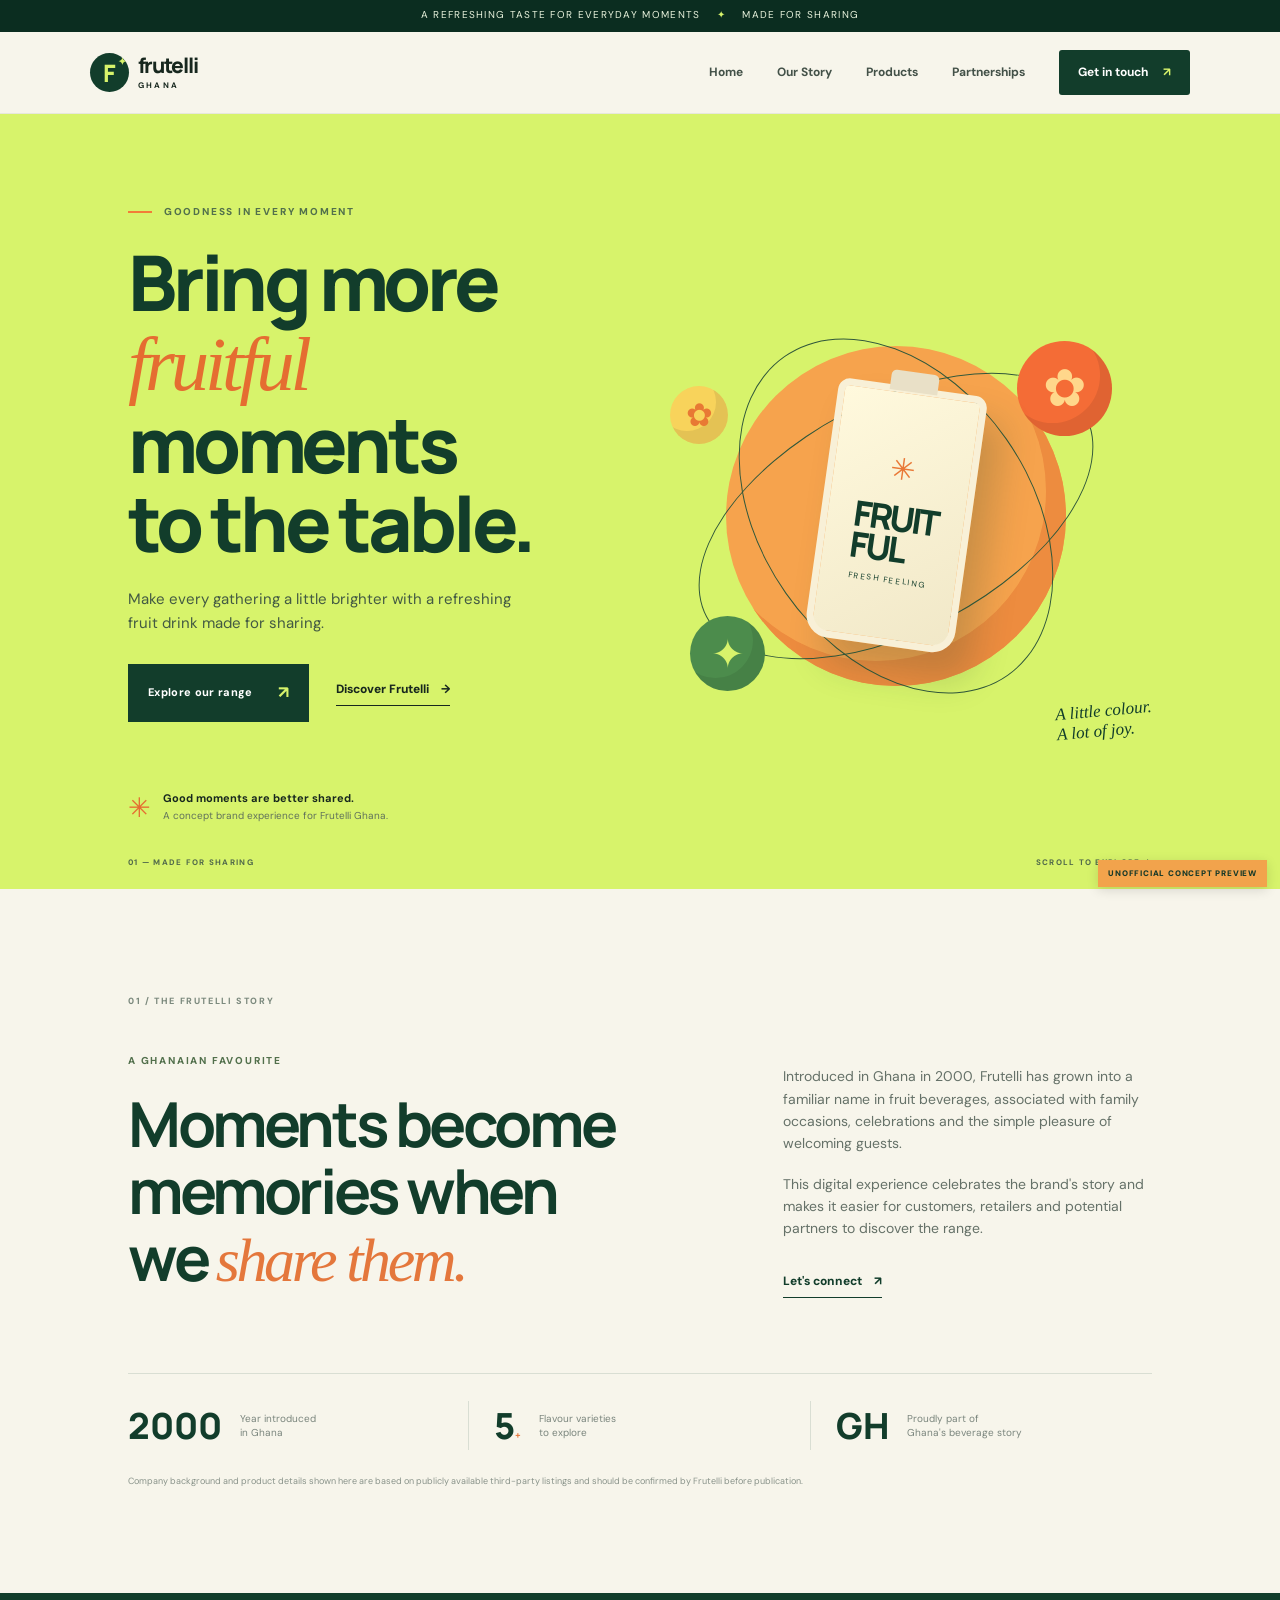
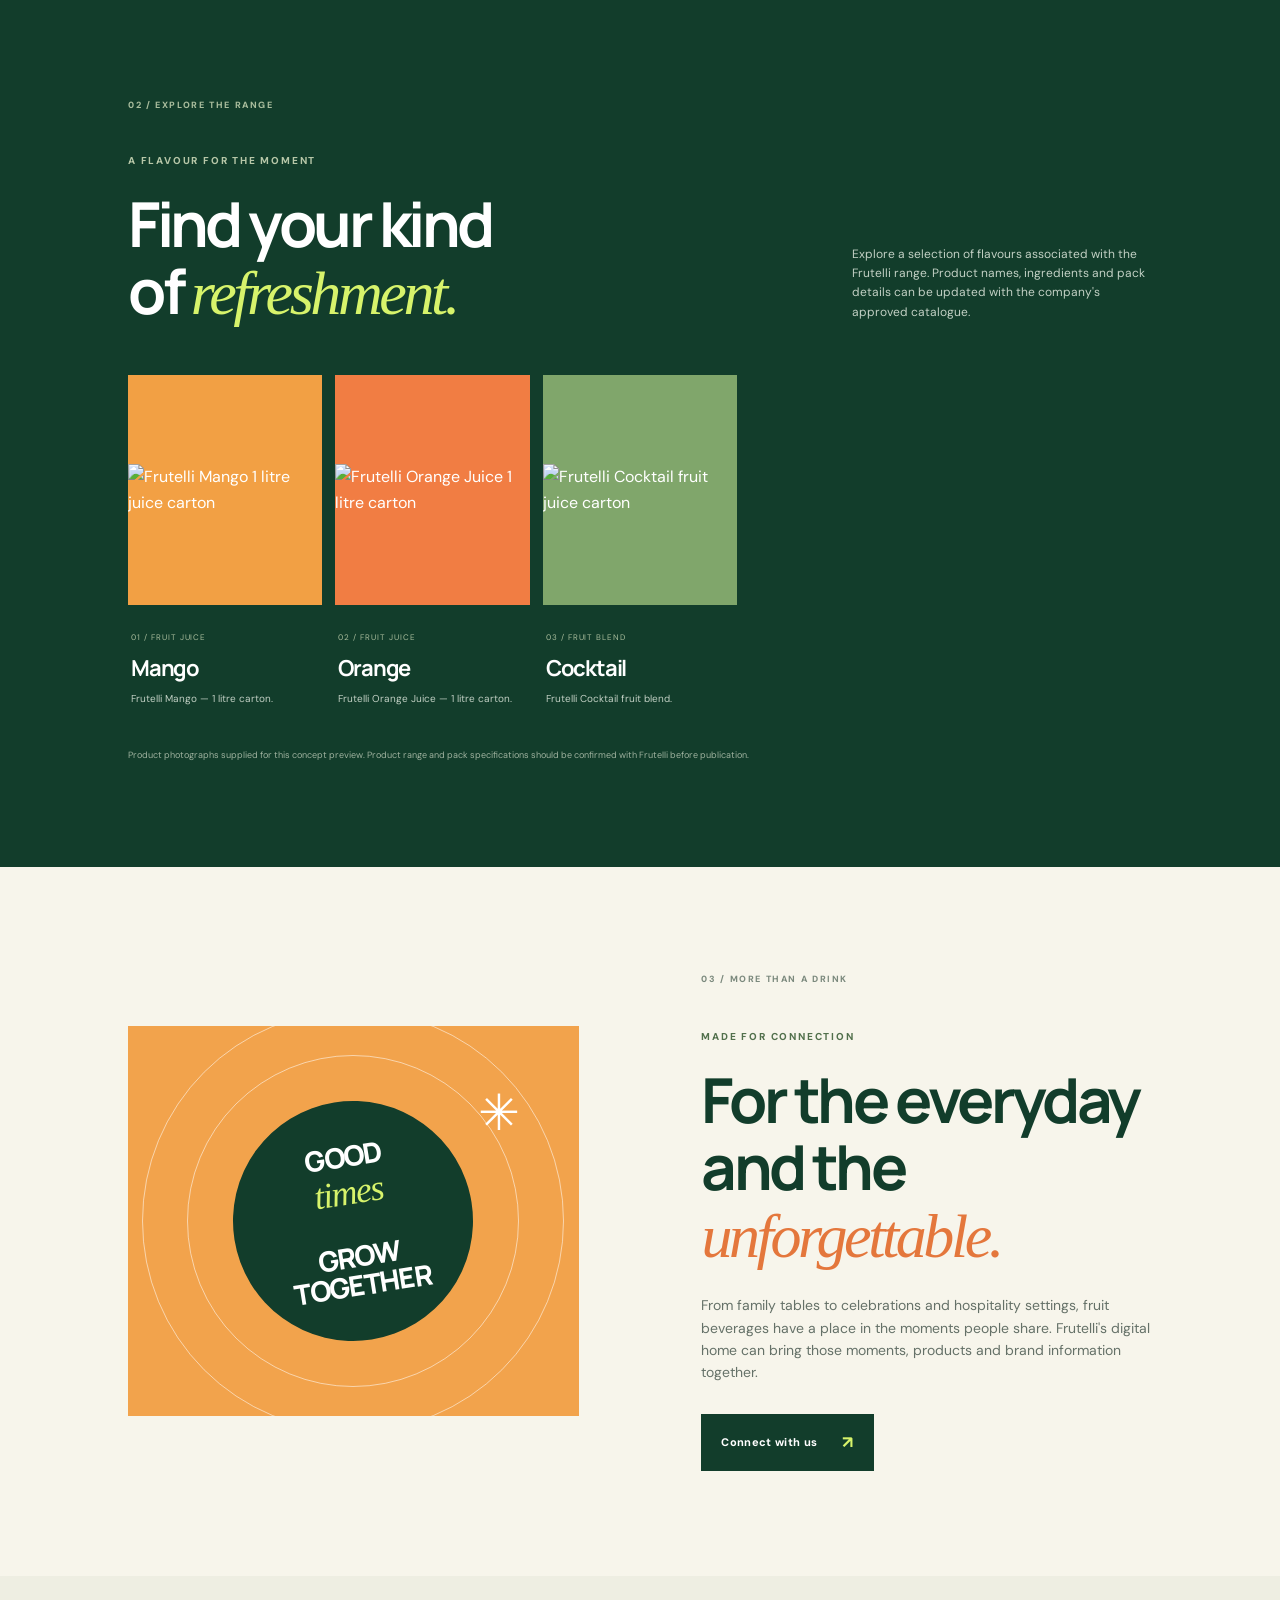
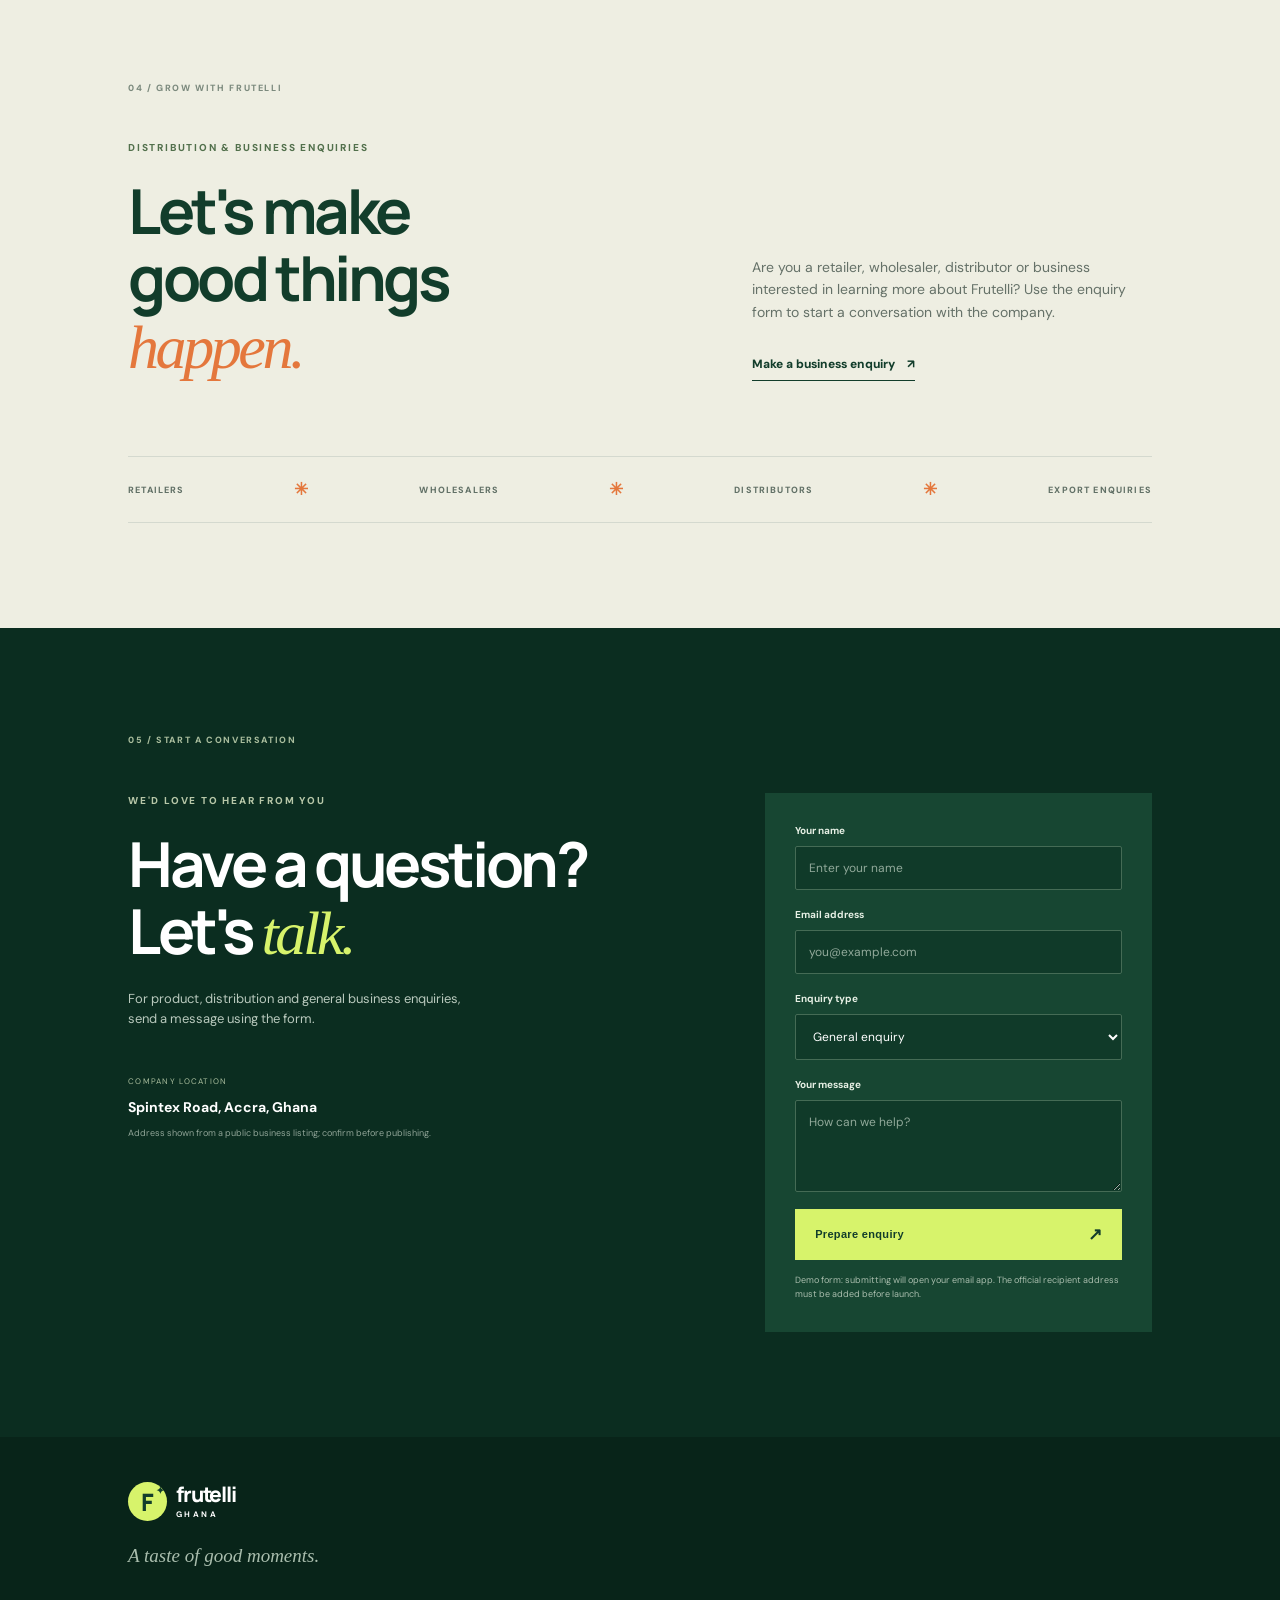
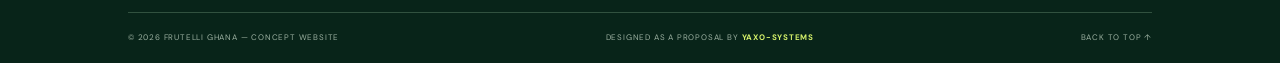
==== index.html @ 61d2de3a "Update index.html" ====
<!DOCTYPE html>
<html lang="en">
<head>
  <meta charset="UTF-8">
  <meta name="viewport" content="width=device-width, initial-scale=1.0">
  <meta name="theme-color" content="#087b35">
  <meta name="description" content="A concept digital portfolio for Frutelli Ghana, created by Yaxo-Systems.">

  <title>Frutelli Ghana | A Taste of Good Moments</title>

  <link rel="preconnect" href="https://fonts.googleapis.com">
  <link rel="preconnect" href="https://fonts.gstatic.com" crossorigin>

  <link href="https://fonts.googleapis.com/css2?family=DM+Sans:wght@400;500;600;700&family=Manrope:wght@400;500;600;700;800&display=swap" rel="stylesheet">

  <link rel="stylesheet" href="style.css">
  <script src="script.js" defer></script>
</head>

<body>

<div class="announcement">
  A refreshing taste for everyday moments
  <span>✦</span>
  Made for sharing
</div>

<header class="site-header">

  <a class="brand" href="#home" aria-label="Frutelli home">
    <span class="brand-mark">F<span>✦</span></span>
    <span class="brand-name">frutelli<small>GHANA</small></span>
  </a>

  <button class="menu-toggle" aria-label="Open navigation" aria-expanded="false">☰</button>

  <nav class="navigation" aria-label="Main navigation">
    <a href="#home">Home</a>
    <a href="#story">Our Story</a>
    <a href="#products">Products</a>
    <a href="#partners">Partnerships</a>
    <a href="#contact" class="nav-cta">Get in touch <span>↗</span></a>
  </nav>

</header>

<main>

<section class="hero" id="home">

  <div class="hero-copy">

    <p class="eyebrow">
      <span></span> GOODNESS IN EVERY MOMENT
    </p>

    <h1>
      Bring more<br>
      <em>fruitful</em> moments<br>
      to the table.
    </h1>

    <p class="hero-text">
      Make every gathering a little brighter with a refreshing fruit drink made for sharing.
    </p>

    <div class="hero-actions">
      <a class="button button-dark" href="#products">
        Explore our range <span>↗</span>
      </a>

      <a class="text-link" href="#story">
        Discover Frutelli <span>→</span>
      </a>
    </div>

    <div class="hero-note">
      <span class="note-icon">✳</span>
      <span>
        <strong>Good moments are better shared.</strong>
        <small>A concept brand experience for Frutelli Ghana.</small>
      </span>
    </div>

  </div>

  <div class="hero-art" aria-label="Decorative fruit-inspired artwork">

    <div class="sun-disc"></div>
    <div class="orbit orbit-one"></div>
    <div class="orbit orbit-two"></div>

    <div class="fruit fruit-orange">✿</div>
    <div class="fruit fruit-green">✦</div>
    <div class="fruit fruit-yellow">✿</div>

    <div class="juice-card">
      <span class="juice-spark">✳</span>
      <span class="juice-word">FRUIT<br>FUL</span>
      <small>FRESH FEELING</small>
    </div>

    <div class="art-caption">
      A little colour.<br>A lot of joy.
    </div>

  </div>

  <div class="hero-bottom">
    <span>01 — MADE FOR SHARING</span>
    <span>SCROLL TO EXPLORE ↓</span>
  </div>

</section>


<section class="intro section-pad" id="story">

  <div class="section-label">01 / THE FRUTELLI STORY</div>

  <div class="intro-content">

    <div>
      <p class="eyebrow">A GHANAIAN FAVOURITE</p>

      <h2>
        Moments become<br>
        memories when<br>
        we <em>share them.</em>
      </h2>
    </div>

    <div class="intro-description">

      <p>
        Introduced in Ghana in 2000, Frutelli has grown into a familiar name in fruit beverages, associated with family occasions, celebrations and the simple pleasure of welcoming guests.
      </p>

      <p>
        This digital experience celebrates the brand's story and makes it easier for customers, retailers and potential partners to discover the range.
      </p>

      <a class="under-link" href="#contact">
        Let's connect <span>↗</span>
      </a>

    </div>

  </div>

  <div class="stats">

    <div>
      <strong>2000</strong>
      <span>Year introduced<br>in Ghana</span>
    </div>

    <div>
      <strong>5<span>+</span></strong>
      <span>Flavour varieties<br>to explore</span>
    </div>

    <div>
      <strong>GH</strong>
      <span>Proudly part of<br>Ghana's beverage story</span>
    </div>

  </div>

  <p class="fine-print">
    Company background and product details shown here are based on publicly available third-party listings and should be confirmed by Frutelli before publication.
  </p>

</section>


<section class="products section-pad" id="products">

  <div class="section-label light-label">02 / EXPLORE THE RANGE</div>

  <div class="section-heading">

    <div>
      <p class="eyebrow light-eyebrow">A FLAVOUR FOR THE MOMENT</p>

      <h2>
        Find your kind<br>
        of <em>refreshment.</em>
      </h2>
    </div>

    <p>
      Explore a selection of flavours associated with the Frutelli range. Product names, ingredients and pack details can be updated with the company's approved catalogue.
    </p>

  </div>

  <div class="product-grid product-grid-real">

    <article class="product-card mango">

      <div class="product-visual">
        <img src="assets/frutelli-mango.jpeg" alt="Frutelli Mango 1 litre juice carton">
      </div>

      <div class="product-info">
        <span>01 / FRUIT JUICE</span>
        <h3>Mango</h3>
        <p>Frutelli Mango — 1 litre carton.</p>
      </div>

    </article>


    <article class="product-card orange">

      <div class="product-visual">
        <img src="assets/frutelli-orange.jpeg" alt="Frutelli Orange Juice 1 litre carton">
      </div>

      <div class="product-info">
        <span>02 / FRUIT JUICE</span>
        <h3>Orange</h3>
        <p>Frutelli Orange Juice — 1 litre carton.</p>
      </div>

    </article>


    <article class="product-card tropical">

      <div class="product-visual">
        <img src="assets/frutelli-cocktail.jpeg" alt="Frutelli Cocktail fruit juice carton">
      </div>

      <div class="product-info">
        <span>03 / FRUIT BLEND</span>
        <h3>Cocktail</h3>
        <p>Frutelli Cocktail fruit blend.</p>
      </div>

    </article>

  </div>

  <p class="fine-print light-fine">
    Product photographs supplied for this concept preview. Product range and pack specifications should be confirmed with Frutelli before publication.
  </p>

</section>


<section class="purpose section-pad">

  <div class="purpose-art">

    <div class="purpose-circle">
      GOOD<br>
      <em>times</em><br>
      GROW<br>
      TOGETHER
    </div>

    <span class="floating-star">✳</span>

  </div>

  <div class="purpose-copy">

    <div class="section-label">03 / MORE THAN A DRINK</div>

    <p class="eyebrow">MADE FOR CONNECTION</p>

    <h2>
      For the everyday<br>
      and the <em>unforgettable.</em>
    </h2>

    <p>
      From family tables to celebrations and hospitality settings, fruit beverages have a place in the moments people share. Frutelli's digital home can bring those moments, products and brand information together.
    </p>

    <a href="#contact" class="button button-dark">
      Connect with us <span>↗</span>
    </a>

  </div>

</section>


<section class="partners section-pad" id="partners">

  <div class="section-label">04 / GROW WITH FRUTELLI</div>

  <div class="partner-content">

    <div>
      <p class="eyebrow">DISTRIBUTION & BUSINESS ENQUIRIES</p>

      <h2>
        Let's make<br>
        good things <em>happen.</em>
      </h2>
    </div>

    <div class="partner-text">

      <p>
        Are you a retailer, wholesaler, distributor or business interested in learning more about Frutelli? Use the enquiry form to start a conversation with the company.
      </p>

      <a href="#contact" class="under-link">
        Make a business enquiry <span>↗</span>
      </a>

    </div>

  </div>

  <div class="partner-strip">
    <span>RETAILERS</span>
    <b>✳</b>
    <span>WHOLESALERS</span>
    <b>✳</b>
    <span>DISTRIBUTORS</span>
    <b>✳</b>
    <span>EXPORT ENQUIRIES</span>
  </div>

</section>


<section class="contact section-pad" id="contact">

  <div class="section-label light-label">05 / START A CONVERSATION</div>

  <div class="contact-layout">

    <div>

      <p class="eyebrow light-eyebrow">WE'D LOVE TO HEAR FROM YOU</p>

      <h2>
        Have a question?<br>
        Let's <em>talk.</em>
      </h2>

      <p class="contact-copy">
        For product, distribution and general business enquiries, send a message using the form.
      </p>

      <div class="contact-detail">
        <span>COMPANY LOCATION</span>
        <strong>Spintex Road, Accra, Ghana</strong>
        <small>Address shown from a public business listing; confirm before publishing.</small>
      </div>

    </div>


    <form class="contact-form" id="enquiry-form">

      <label for="name">Your name</label>
      <input id="name" name="name" type="text" placeholder="Enter your name" required>

      <label for="email">Email address</label>
      <input id="email" name="email" type="email" placeholder="you@example.com" required>

      <label for="enquiry">Enquiry type</label>

      <select id="enquiry" name="enquiry">
        <option>General enquiry</option>
        <option>Product information</option>
        <option>Retail or wholesale</option>
        <option>Distribution partnership</option>
        <option>Export enquiry</option>
      </select>

      <label for="message">Your message</label>

      <textarea id="message" name="message" rows="4" placeholder="How can we help?" required></textarea>

      <button class="button button-lime" type="submit">
        Prepare enquiry <span>↗</span>
      </button>

      <p class="form-note" id="form-note">
        Demo form: submitting will open your email app. The official recipient address must be added before launch.
      </p>

    </form>

  </div>

</section>

</main>


<footer class="footer">

  <a class="brand footer-brand" href="#home">
    <span class="brand-mark">F<span>✦</span></span>
    <span class="brand-name">frutelli<small>GHANA</small></span>
  </a>

  <p>A taste of good moments.</p>

  <div class="footer-bottom">

    <span>© <span id="year"></span> FRUTELLI GHANA — CONCEPT WEBSITE</span>

    <span>DESIGNED AS A PROPOSAL BY <strong>YAXO-SYSTEMS</strong></span>

    <a href="#home">BACK TO TOP ↑</a>

  </div>

</footer>

<div class="demo-ribbon">UNOFFICIAL CONCEPT PREVIEW</div>

</body>
</html>
---- style.css ----
* {
    box-sizing: border-box;
    margin: 0;
    padding: 0;
}

:root {
    --green: #123d2b;
    --deep: #0b2d20;
    --lime: #d7f36b;
    --cream: #f7f5eb;
    --orange: #f27c38;
    --ink: #17271e;
    --muted: #69756d;
}

html {
    scroll-behavior: smooth;
    scroll-padding-top: 90px;
}

body {
    font-family: "DM Sans", sans-serif;
    color: var(--ink);
    background: var(--cream);
    line-height: 1.6;
}

h1, h2, h3, .brand-name {
    font-family: "Manrope", sans-serif;
    letter-spacing: -0.055em;
}

a {
    color: inherit;
    text-decoration: none;
}

/* ANNOUNCEMENT */

.announcement {
    height: 32px;
    background: var(--deep);
    color: #e9f3dd;
    text-align: center;
    font-size: 10px;
    letter-spacing: 0.13em;
    text-transform: uppercase;
    padding: 7px;
}

.announcement span {
    color: var(--lime);
    padding: 0 12px;
}

/* HEADER */

.site-header {
    height: 82px;
    padding: 0 7%;
    display: flex;
    align-items: center;
    justify-content: space-between;
    background: var(--cream);
    position: sticky;
    top: 0;
    z-index: 20;
    border-bottom: 1px solid #e7e7dc;
}

.brand {
    display: flex;
    align-items: center;
    gap: 9px;
}

.brand-mark {
    width: 39px;
    height: 39px;
    border-radius: 50%;
    background: var(--green);
    color: var(--lime);
    display: grid;
    place-items: center;
    font: 800 24px Manrope;
    position: relative;
}

.brand-mark span {
    font-size: 10px;
    position: absolute;
    right: 3px;
    top: 1px;
}

.brand-name {
    font-size: 21px;
    font-weight: 800;
    line-height: 1;
}

.brand-name small {
    display: block;
    font: 700 8px "DM Sans";
    letter-spacing: 0.3em;
    margin-top: 4px;
}

.navigation {
    display: flex;
    align-items: center;
    gap: 34px;
    font-size: 12px;
    font-weight: 700;
}

.navigation > a:not(.nav-cta) {
    color: #435148;
}

.navigation > a:hover {
    color: #e56d31;
}

.nav-cta {
    background: var(--green);
    color: white;
    padding: 13px 19px;
    border-radius: 3px;
}

.nav-cta span {
    color: var(--lime);
    padding-left: 12px;
}

.menu-toggle {
    display: none;
    border: 0;
    background: none;
    font-size: 25px;
}

/* HERO */

.hero {
    min-height: 650px;
    background: var(--lime);
    padding: 90px 10% 60px;
    display: grid;
    grid-template-columns: 1fr 1fr;
    align-items: center;
    position: relative;
    overflow: hidden;
}

.hero-copy {
    position: relative;
    z-index: 2;
}

.eyebrow {
    font-size: 10px;
    font-weight: 800;
    letter-spacing: 0.18em;
    color: #52704c;
    margin-bottom: 22px;
}

.eyebrow > span {
    display: inline-block;
    width: 24px;
    height: 2px;
    background: var(--orange);
    vertical-align: middle;
    margin-right: 8px;
}

.hero h1 {
    font-size: clamp(48px, 6vw, 78px);
    line-height: 1.03;
    font-weight: 800;
    color: var(--green);
}

.hero h1 em,
h2 em {
    font-family: Georgia, serif;
    font-weight: 400;
}

.hero h1 em {
    color: #e56d31;
}

.hero-text {
    max-width: 400px;
    color: #435a43;
    margin: 25px 0 29px;
    font-size: 15px;
}

.hero-actions {
    display: flex;
    align-items: center;
    gap: 27px;
}

.button {
    display: inline-flex;
    align-items: center;
    justify-content: space-between;
    gap: 25px;
    padding: 15px 20px;
    font-size: 11px;
    font-weight: 800;
    letter-spacing: 0.03em;
    border: 0;
    cursor: pointer;
    transition: 0.2s;
}

.button:hover {
    transform: translateY(-3px);
}

.button-dark {
    background: var(--green);
    color: white;
}

.button span {
    color: var(--lime);
    font-size: 17px;
}

.text-link,
.under-link {
    font-size: 12px;
    font-weight: 800;
    border-bottom: 1px solid currentColor;
    padding-bottom: 6px;
}

.text-link span,
.under-link span {
    padding-left: 9px;
}

.hero-note {
    display: flex;
    align-items: center;
    gap: 12px;
    margin-top: 64px;
}

.note-icon {
    font-size: 27px;
    color: #e56d31;
}

.hero-note strong,
.hero-note small {
    display: block;
}

.hero-note strong {
    font-size: 11px;
}

.hero-note small {
    font-size: 10px;
    color: #60715b;
}

/* HERO ARTWORK */

.hero-art {
    height: 460px;
    position: relative;
    display: grid;
    place-items: center;
}

.sun-disc {
    width: 340px;
    height: 340px;
    border-radius: 50%;
    background: #f6a34d;
    position: absolute;
    box-shadow: inset -20px -25px 0 #ed8c3f;
}

.orbit {
    position: absolute;
    border: 1px solid #31583b;
    border-radius: 50%;
    width: 430px;
    height: 230px;
    transform: rotate(-28deg);
}

.orbit-two {
    transform: rotate(55deg);
    width: 390px;
    height: 270px;
}

.fruit {
    position: absolute;
    border-radius: 50%;
    display: grid;
    place-items: center;
    box-shadow: inset -12px -13px 0 #00000015;
}

.fruit-orange {
    width: 95px;
    height: 95px;
    background: #f46c36;
    color: #ffd78b;
    font-size: 52px;
    top: 55px;
    right: 40px;
}

.fruit-green {
    width: 75px;
    height: 75px;
    background: #4c8c4c;
    color: #d7f36b;
    font-size: 40px;
    bottom: 55px;
    left: 50px;
}

.fruit-yellow {
    width: 58px;
    height: 58px;
    background: #f8d35b;
    color: #e87934;
    font-size: 32px;
    top: 100px;
    left: 30px;
}

.juice-card {
    width: 150px;
    height: 260px;
    background: linear-gradient(145deg, #fff9dd, #f1e8c8);
    border: 7px solid #f8f0d7;
    border-radius: 12px 12px 23px 23px;
    box-shadow: 20px 25px 35px #24432c35;
    z-index: 2;
    transform: rotate(8deg);
    display: flex;
    flex-direction: column;
    align-items: center;
    justify-content: center;
    color: var(--green);
    position: relative;
}

.juice-card:before {
    content: "";
    position: absolute;
    top: -22px;
    width: 48px;
    height: 20px;
    background: #e9e0c7;
    border-radius: 5px 5px 0 0;
}

.juice-spark {
    font-size: 30px;
    color: #e97836;
}

.juice-word {
    font: 800 35px/.88 Manrope;
    letter-spacing: -0.08em;
    margin: 10px;
}

.juice-card small {
    font-size: 8px;
    letter-spacing: 0.2em;
}

.art-caption {
    position: absolute;
    bottom: 5px;
    right: 0;
    font: italic 17px Georgia;
    color: var(--green);
    transform: rotate(-5deg);
}

.hero-bottom {
    position: absolute;
    bottom: 20px;
    left: 10%;
    right: 10%;
    display: flex;
    justify-content: space-between;
    font-size: 8px;
    font-weight: 800;
    letter-spacing: 0.16em;
    color: #536b4b;
}

/* GENERAL SECTIONS */

.section-pad {
    padding: 105px 10%;
}

.section-label {
    font-size: 9px;
    letter-spacing: 0.18em;
    font-weight: 800;
    color: #7b897d;
}

/* ABOUT */

.intro-content {
    display: grid;
    grid-template-columns: 1.2fr 0.8fr;
    gap: 10%;
    margin-top: 45px;
}

.intro h2,
.section-heading h2,
.purpose h2,
.partners h2,
.contact h2 {
    font-size: clamp(39px, 5vw, 62px);
    line-height: 1.08;
    color: var(--green);
}

.intro h2 em,
.purpose h2 em,
.partners h2 em {
    color: #e4773c;
}

.intro-description {
    padding-top: 12px;
    max-width: 440px;
}

.intro-description p,
.purpose-copy > p:not(.eyebrow),
.partner-text p {
    font-size: 14px;
    color: #657168;
    margin-bottom: 18px;
}

.under-link {
    display: inline-block;
    margin-top: 14px;
    color: var(--green);
}

.stats {
    display: grid;
    grid-template-columns: repeat(3, 1fr);
    border-top: 1px solid #d9ded3;
    margin-top: 75px;
    padding-top: 27px;
}

.stats div {
    display: flex;
    align-items: center;
    gap: 18px;
    border-right: 1px solid #d9ded3;
    padding-left: 25px;
}

.stats div:first-child {
    padding-left: 0;
}

.stats div:last-child {
    border: 0;
}

.stats strong {
    font: 800 36px Manrope;
    color: var(--green);
}

.stats strong span {
    color: #e4773c;
}

.stats span {
    font-size: 10px;
    color: #7a857d;
    line-height: 1.4;
}

.fine-print {
    font-size: 9px;
    color: #89938a;
    margin-top: 24px;
}

/* PRODUCTS */

.products {
    background: var(--green);
    color: white;
}

.light-label {
    color: #a9bd9d;
}

.light-eyebrow {
    color: #b7c7a8;
}

.section-heading {
    display: flex;
    justify-content: space-between;
    align-items: end;
    margin: 40px 0 48px;
}

.section-heading h2 {
    color: #fff;
}

.section-heading h2 em {
    color: var(--lime);
}

.section-heading > p {
    max-width: 300px;
    color: #c2d0c4;
    font-size: 12px;
    margin-bottom: 5px;
}

.product-grid {
    display: grid;
    grid-template-columns: repeat(5, 1fr);
    gap: 13px;
}

.product-card {
    min-width: 0;
}

.product-visual {
    height: 230px;
    display: flex;
    align-items: center;
    justify-content: center;
    position: relative;
    overflow: hidden;
}

.mango .product-visual {
    background: #f2a044;
}

.pineapple .product-visual {
    background: #d8d66b;
}

.orange .product-visual {
    background: #f17d43;
}

.tropical .product-visual {
    background: #80a66b;
}

.multi .product-visual {
    background: #bb8cbd;
}

.fruit-shape {
    font-size: 160px;
    color: #ffffff42;
    position: absolute;
    transform: rotate(-15deg);
}

.pack-label {
    width: 78px;
    height: 150px;
    background: #fff8df;
    border-radius: 7px 7px 13px 13px;
    box-shadow: 12px 16px 20px #0002;
    z-index: 1;
    display: flex;
    align-items: center;
    justify-content: center;
    flex-direction: column;
    font: 800 13px Manrope;
    color: var(--green);
    transform: rotate(3deg);
    border: 5px solid #fff2d0;
}

.pack-label:before {
    content: "";
    position: absolute;
    top: -17px;
    width: 29px;
    height: 16px;
    background: #e9e1c9;
    border-radius: 4px 4px 0 0;
}

.pack-label small {
    font: 800 8px "DM Sans";
    letter-spacing: 0.08em;
    margin-top: 7px;
}

.product-info {
    padding: 17px 3px;
}

.product-info > span {
    font-size: 8px;
    letter-spacing: 0.12em;
    color: #a9bd9d;
}

.product-info h3 {
    font-size: 22px;
    margin: 4px 0;
}

.product-info p {
    font-size: 10px;
    color: #c2d0c4;
}

.light-fine {
    color: #9fb29f;
}

/* BRAND PURPOSE */

.purpose {
    display: grid;
    grid-template-columns: 1fr 1fr;
    gap: 12%;
    align-items: center;
}

.purpose-art {
    height: 390px;
    background: #f2a34c;
    display: grid;
    place-items: center;
    position: relative;
    overflow: hidden;
}

.purpose-art:before,
.purpose-art:after {
    content: "";
    position: absolute;
    width: 330px;
    height: 330px;
    border: 1px solid #fff8;
    border-radius: 50%;
}

.purpose-art:after {
    width: 420px;
    height: 420px;
}

.purpose-circle {
    width: 240px;
    height: 240px;
    border-radius: 50%;
    background: var(--green);
    color: #fff;
    text-align: center;
    display: grid;
    place-content: center;
    font: 800 28px/1.05 Manrope;
    letter-spacing: -0.05em;
    z-index: 1;
    transform: rotate(-9deg);
}

.purpose-circle em {
    color: var(--lime);
    font: italic 36px Georgia;
}

.floating-star {
    position: absolute;
    right: 13%;
    top: 12%;
    font-size: 50px;
    color: #fff;
}

.purpose-copy .section-label {
    margin-bottom: 43px;
}

.purpose-copy h2 {
    margin-bottom: 24px;
}

.purpose-copy .button {
    margin-top: 12px;
}

/* PARTNERSHIPS */

.partners {
    background: #eeeee2;
}

.partner-content {
    display: grid;
    grid-template-columns: 1fr 0.8fr;
    gap: 12%;
    margin-top: 45px;
    align-items: end;
}

.partner-text {
    max-width: 390px;
}

.partner-strip {
    display: flex;
    justify-content: space-between;
    align-items: center;
    border-top: 1px solid #d4d9cf;
    border-bottom: 1px solid #d4d9cf;
    margin-top: 75px;
    padding: 19px 0;
    font-size: 9px;
    font-weight: 800;
    letter-spacing: 0.13em;
    color: #617066;
}

.partner-strip b {
    color: #e4773c;
    font-size: 17px;
}

/* CONTACT */

.contact {
    background: var(--deep);
    color: white;
}

.contact-layout {
    display: grid;
    grid-template-columns: 1fr 0.8fr;
    gap: 15%;
    margin-top: 45px;
}

.contact h2 {
    color: white;
}

.contact h2 em {
    color: var(--lime);
}

.contact-copy {
    font-size: 13px;
    color: #b9c9bd;
    max-width: 340px;
    margin: 22px 0 45px;
}

.contact-detail span,
.contact-detail strong,
.contact-detail small {
    display: block;
}

.contact-detail span {
    font-size: 8px;
    letter-spacing: 0.16em;
    color: #a9bd9d;
}

.contact-detail strong {
    font-size: 14px;
    margin: 8px 0;
}

.contact-detail small {
    font-size: 9px;
    color: #90a497;
}

/* CONTACT FORM */

.contact-form {
    background: #174632;
    padding: 30px;
    display: flex;
    flex-direction: column;
}

.contact-form label {
    font-size: 10px;
    font-weight: 700;
    margin: 0 0 7px;
    color: #e7f0e5;
}

.contact-form input,
.contact-form select,
.contact-form textarea {
    width: 100%;
    border: 1px solid #456b55;
    background: #103a29;
    color: #fff;
    padding: 13px;
    margin-bottom: 17px;
    font: 12px "DM Sans";
    border-radius: 2px;
    outline: none;
}

.contact-form input:focus,
.contact-form textarea:focus,
.contact-form select:focus {
    border-color: var(--lime);
}

.contact-form input::placeholder,
.contact-form textarea::placeholder {
    color: #91a99a;
}

.contact-form select option {
    background: #103a29;
}

.button-lime {
    background: var(--lime);
    color: var(--green);
    width: 100%;
}

.button-lime span {
    color: var(--green);
}

.form-note {
    font-size: 9px;
    color: #a9bdad;
    margin-top: 13px;
}

/* FOOTER */

.footer {
    background: #082419;
    color: #dce9dc;
    padding: 45px 10% 20px;
}

.footer-brand .brand-mark {
    background: var(--lime);
    color: var(--green);
}

.footer-brand .brand-name {
    color: white;
}

.footer > p {
    font: italic 19px Georgia;
    color: #a9bdad;
    margin: 24px 0 45px;
}

.footer-bottom {
    border-top: 1px solid #31513f;
    padding-top: 18px;
    display: flex;
    justify-content: space-between;
    gap: 15px;
    font-size: 8px;
    letter-spacing: 0.1em;
    color: #9bb0a0;
}

.footer-bottom strong {
    color: var(--lime);
}

/* DEMO NOTICE */

.demo-ribbon {
    position: fixed;
    bottom: 13px;
    right: 13px;
    z-index: 30;
    background: #f2a34c;
    color: #183a29;
    padding: 7px 10px;
    font-size: 8px;
    font-weight: 900;
    letter-spacing: 0.1em;
    box-shadow: 0 3px 12px #0002;
}

/* TABLET RESPONSIVENESS */

@media (max-width: 900px) {

    .hero {
        padding-left: 7%;
        padding-right: 7%;
    }

    .section-pad {
        padding: 80px 7%;
    }

    .product-grid {
        grid-template-columns: repeat(3, 1fr);
    }

    .product-card:nth-child(n+4) {
        margin-top: 10px;
    }

    .hero-art {
        transform: scale(0.85);
    }

    .navigation {
        gap: 18px;
    }

}

/* MOBILE RESPONSIVENESS */

@media (max-width: 650px) {

    .announcement {
        font-size: 8px;
    }

    .site-header {
        height: 70px;
        padding: 0 6%;
    }

    .menu-toggle {
        display: block;
        color: var(--green);
    }

    .navigation {
        display: none;
        position: absolute;
        top: 70px;
        left: 0;
        right: 0;
        background: var(--cream);
        padding: 20px 7%;
        flex-direction: column;
        align-items: stretch;
        gap: 0;
        box-shadow: 0 12px 18px #0001;
    }

    .navigation.open {
        display: flex;
    }

    .navigation a {
        padding: 13px 0;
    }

    .navigation .nav-cta {
        padding: 13px 16px;
        margin-top: 8px;
    }

    .hero {
        display: flex;
        flex-direction: column;
        align-items: flex-start;
        padding: 65px 7% 75px;
        min-height: auto;
    }

    .hero h1 {
        font-size: 54px;
    }

    .hero-art {
        width: 100%;
        height: 350px;
        transform: scale(0.8);
        transform-origin: center;
        margin: -5px 0 -20px;
    }

    .hero-note {
        margin-top: 35px;
    }

    .hero-bottom {
        left: 7%;
        right: 7%;
        font-size: 7px;
    }

    .intro-content,
    .purpose,
    .partner-content,
    .contact-layout {
        grid-template-columns: 1fr;
        gap: 35px;
    }

    .section-pad {
        padding: 72px 7%;
    }

    .intro-content {
        margin-top: 30px;
    }

    .intro h2,
    .section-heading h2,
    .purpose h2,
    .partners h2,
    .contact h2 {
        font-size: 45px;
    }

    .stats {
        margin-top: 45px;
    }

    .stats div {
        padding-left: 10px;
        gap: 8px;
    }

    .stats strong {
        font-size: 27px;
    }

    .stats span {
        font-size: 8px;
    }

    .section-heading {
        display: block;
        margin: 30px 0;
    }

    .section-heading > p {
        margin-top: 20px;
    }

    .product-grid {
        grid-template-columns: repeat(2, 1fr);
        gap: 12px;
    }

    .product-visual {
        height: 190px;
    }

    .product-card:nth-child(n+4) {
        margin-top: 0;
    }

    .product-info h3 {
        font-size: 20px;
    }

    .purpose-art {
        height: 320px;
        order: 2;
    }

    .purpose-copy .section-label {
        margin-bottom: 30px;
    }

    .partner-strip {
        flex-wrap: wrap;
        gap: 13px;
        margin-top: 45px;
        font-size: 8px;
    }

    .partner-strip b {
        display: none;
    }

    .contact-layout {
        margin-top: 30px;
    }

    .contact-form {
        padding: 22px;
    }

    .footer {
        padding: 35px 7% 18px;
    }

    .footer-bottom {
        flex-direction: column;
        gap: 10px;
    }

    .demo-ribbon {
        font-size: 7px;
    }

    .hero-actions {
        gap: 18px;
    }

    .button {
        padding: 14px 15px;
        gap: 15px;
    }

}
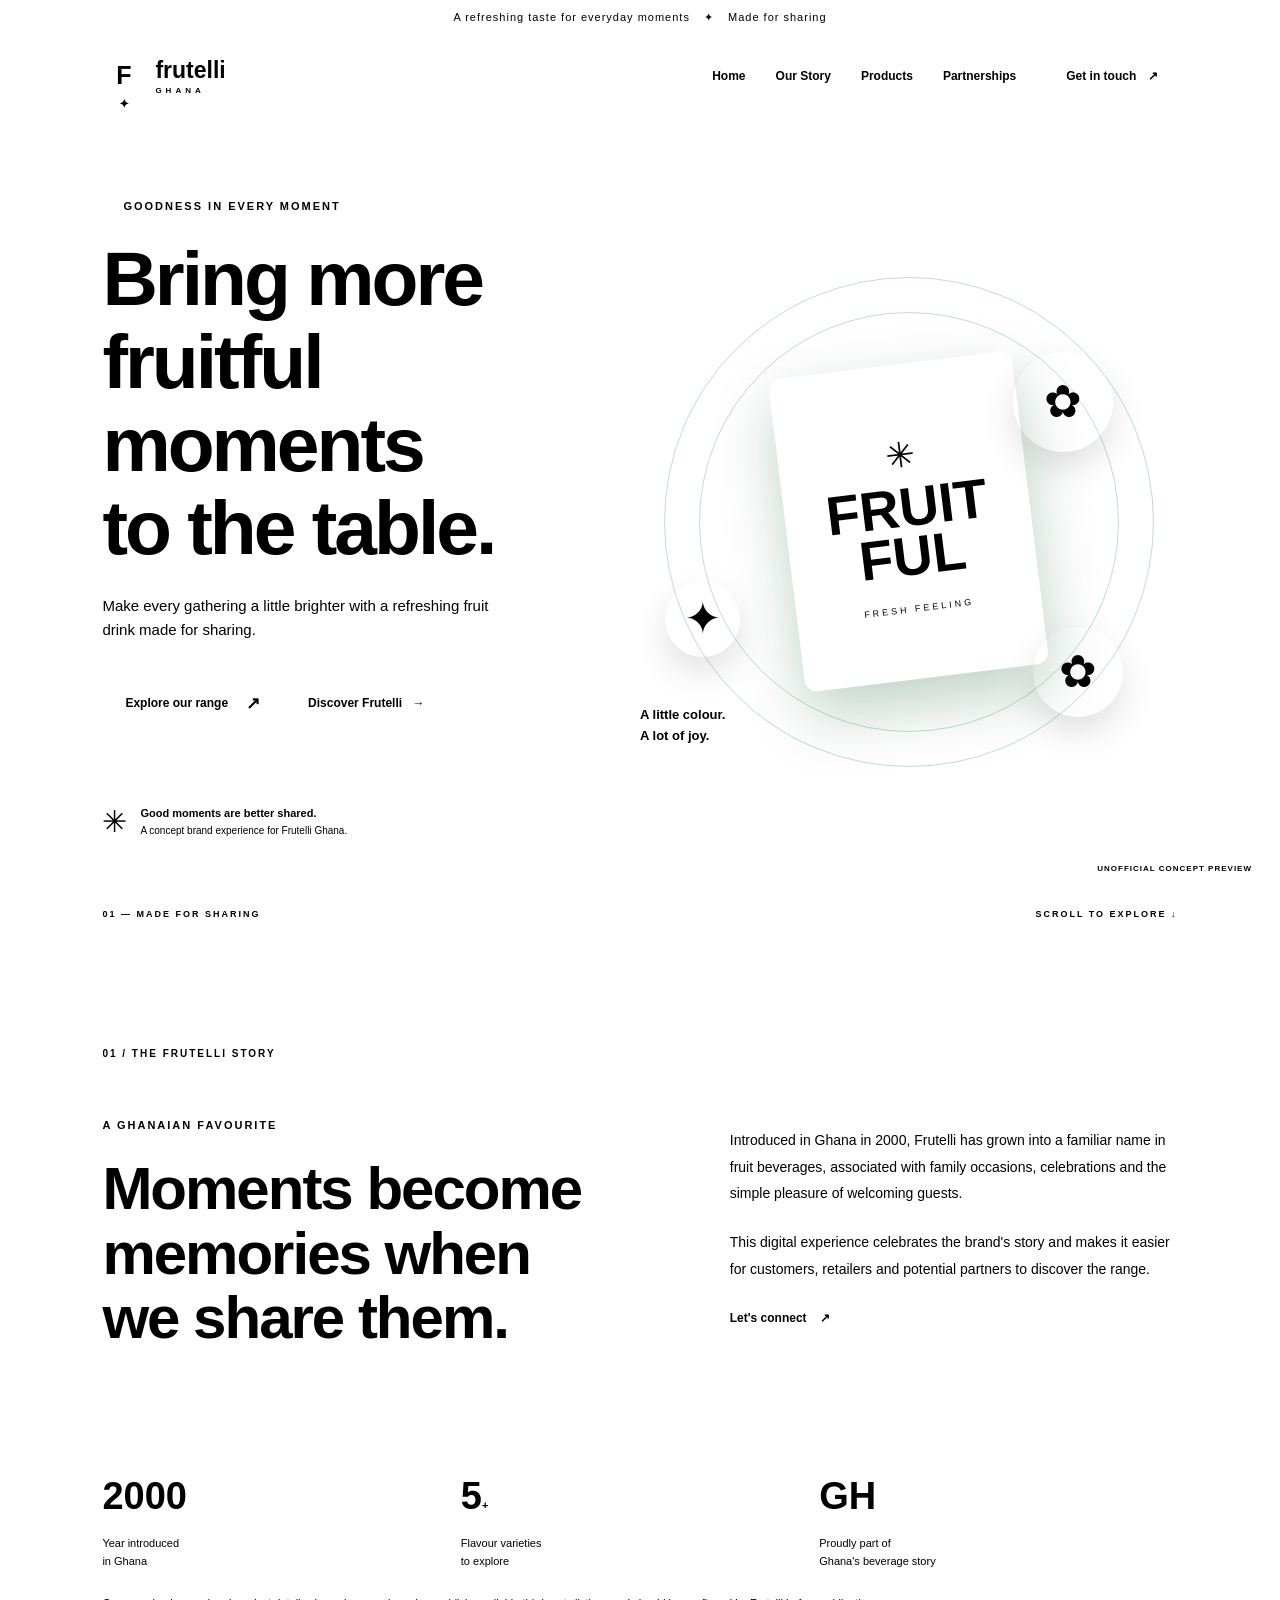
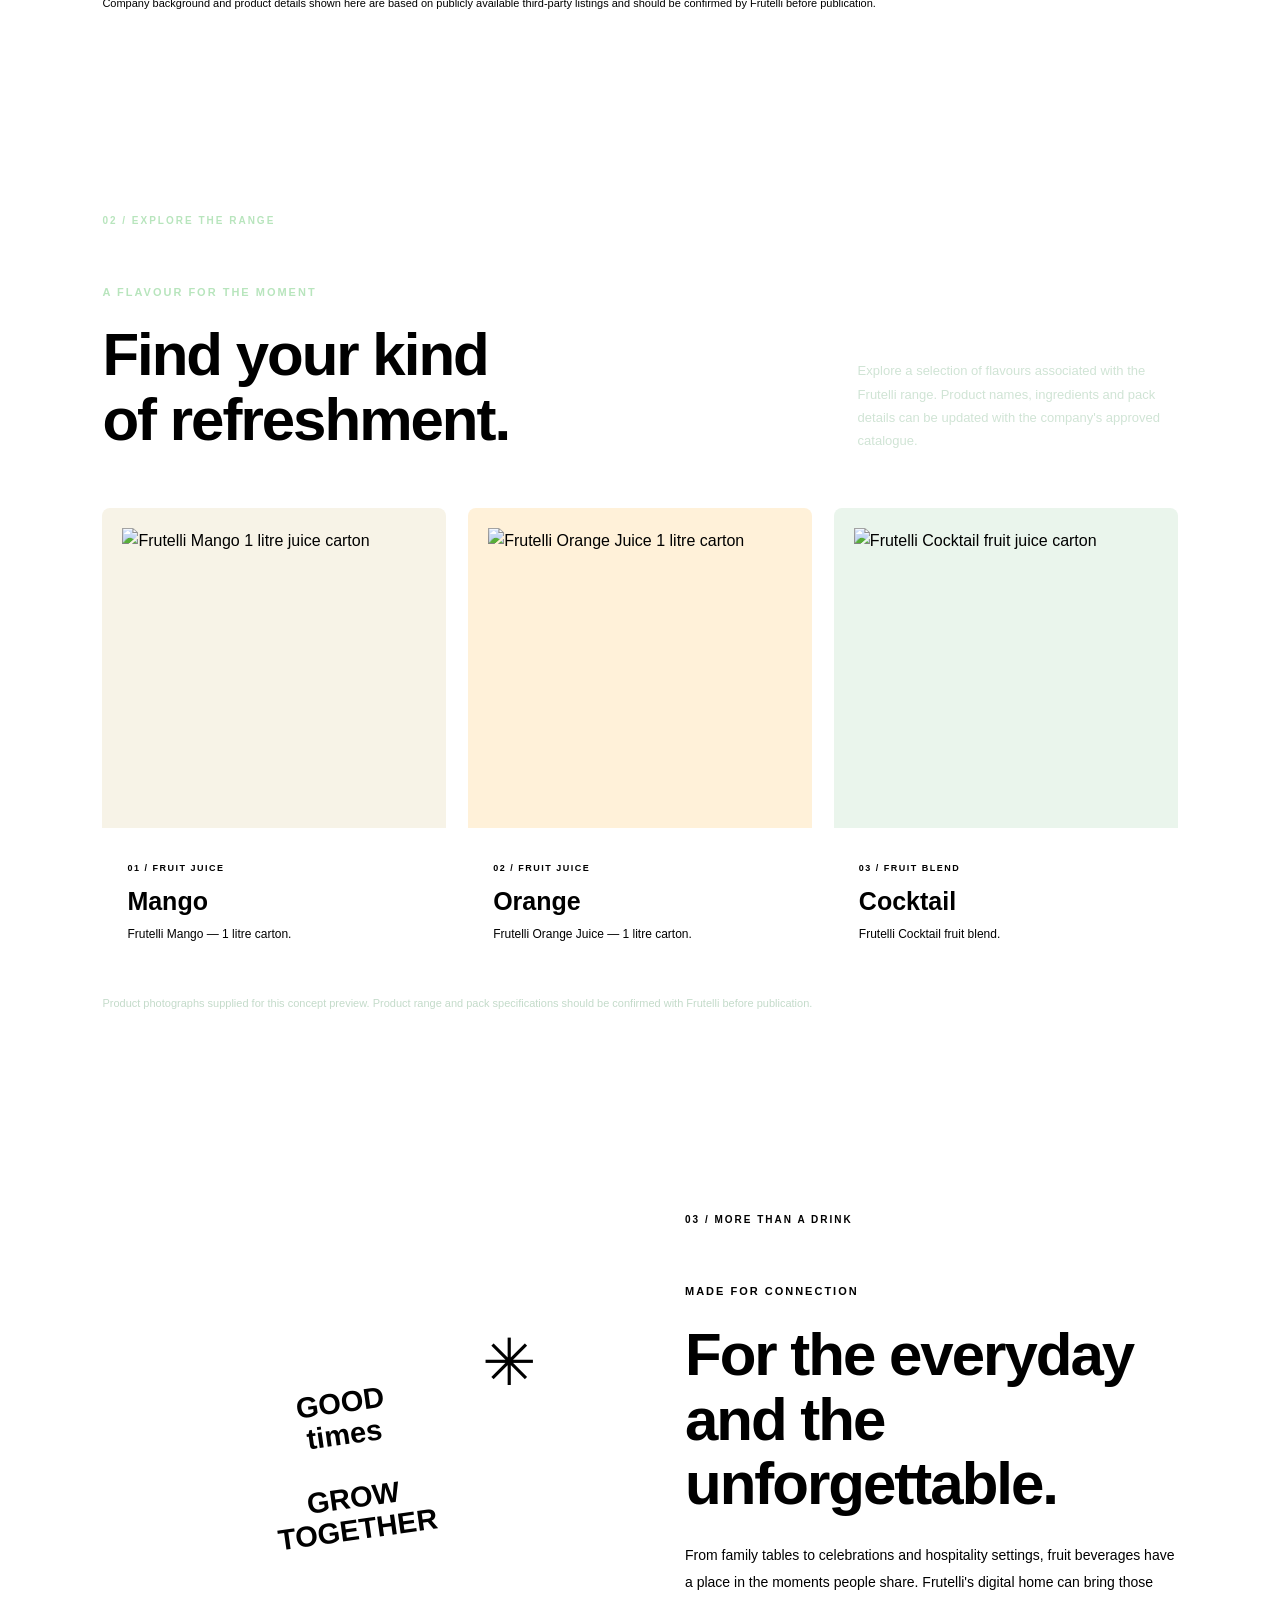
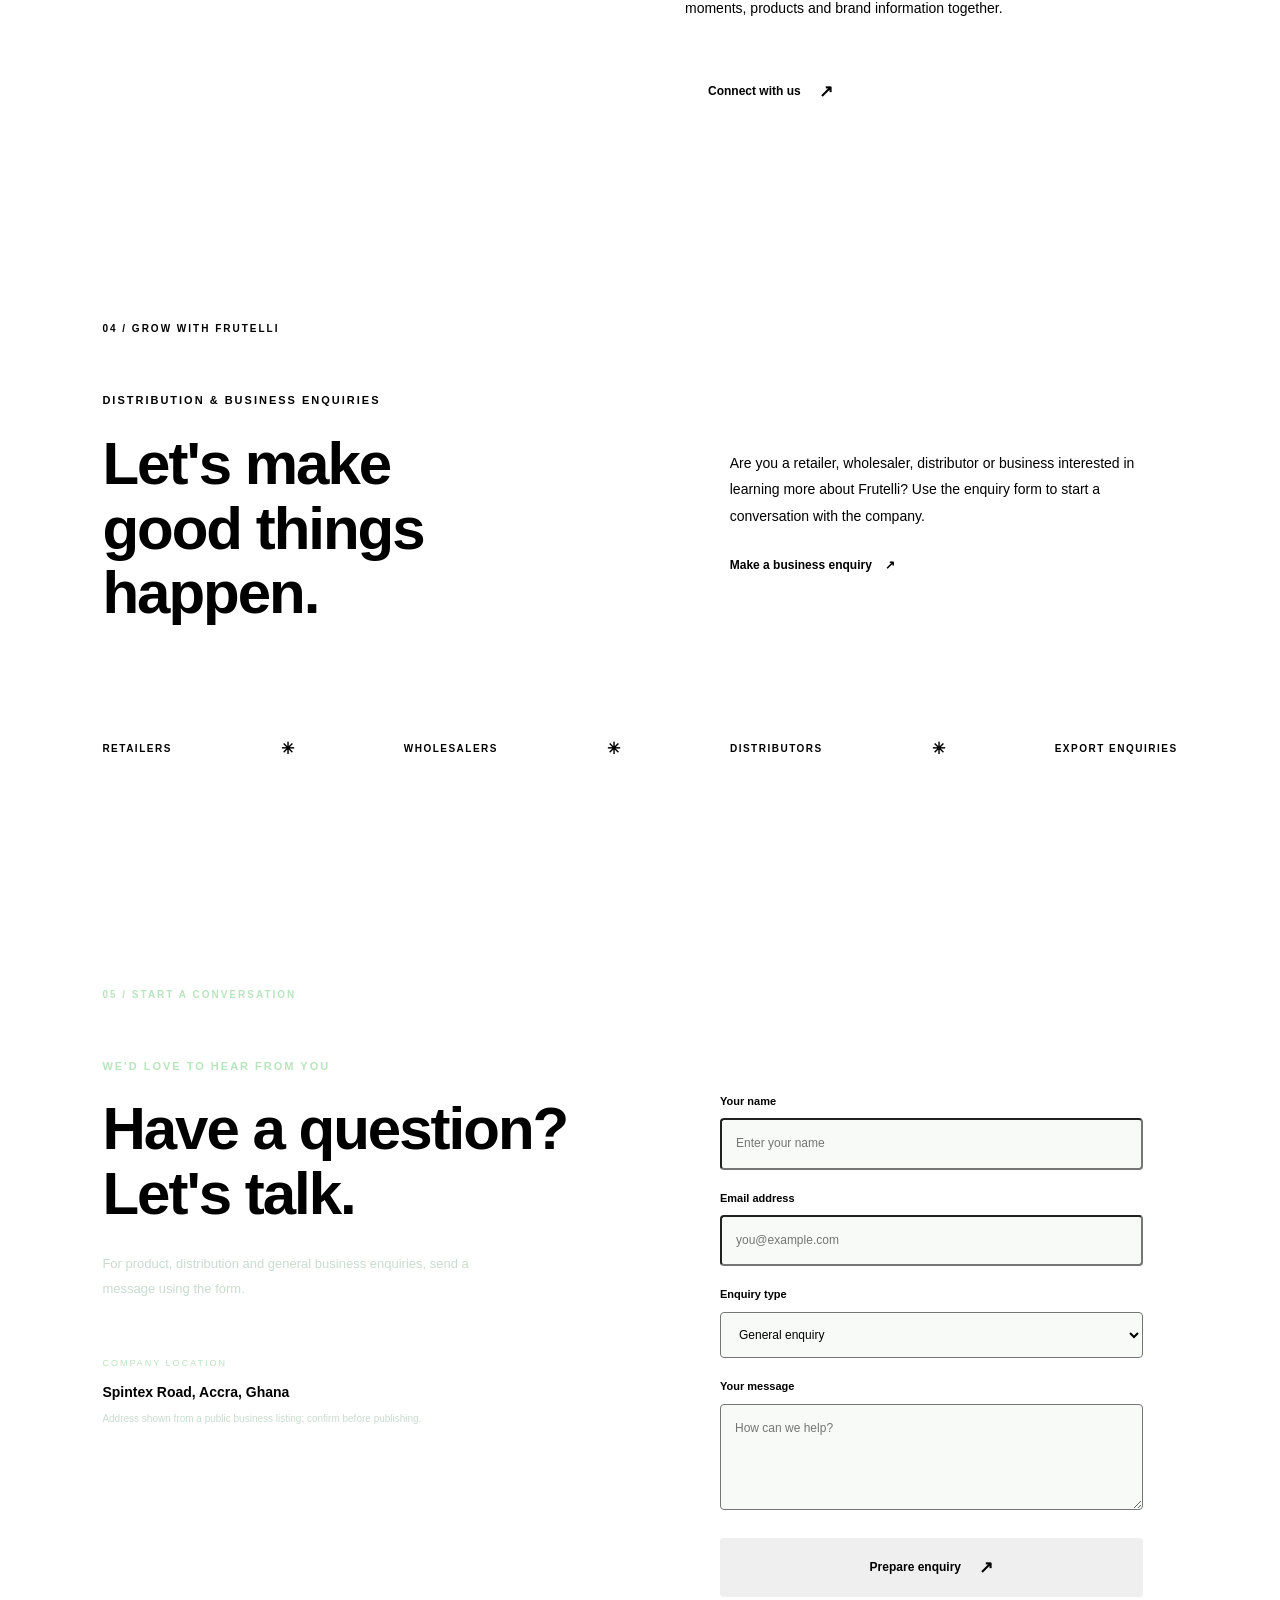
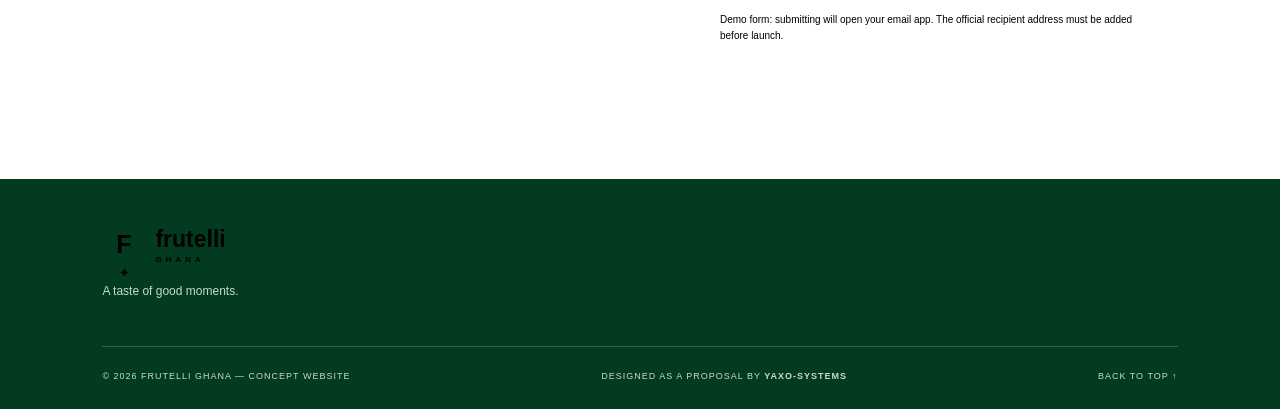
==== commit 335cf333: "Update index.html" ====
--- a/index.html
+++ b/index.html
@@ -7,7 +7,7 @@
   <meta name="description" content="A concept digital portfolio for Frutelli Ghana, created by Yaxo-Systems.">
 
   <title>Frutelli Ghana | A Taste of Good Moments</title>
-
+<link rel="icon" type="image/svg+xml" href="favicon.svg">
   <link rel="preconnect" href="https://fonts.googleapis.com">
   <link rel="preconnect" href="https://fonts.gstatic.com" crossorigin>
 
--- a/style.css
+++ b/style.css
@@ -1,1154 +1,1209 @@
+/* =========================================
+FRUTELLI GHANA
+YAXO-SYSTEMS WEBSITE CONCEPT
+BRAND-INSPIRED COLOUR THEME
+========================================= */
+
+:root {
+–green: #087b35;
+–deep: #064d27;
+–lime: #39b54a;
+–cream: #ffffff;
+–orange: #f28c28;
+–yellow: #f8d84e;
+–ink: #183b27;
+–muted: #69756d;
+–light-green: #eaf5ec;
+–border: #dce9dd;
+–white: #ffffff;
+}
+
 * {
-    box-sizing: border-box;
     margin: 0;
     padding: 0;
-}
-
-:root {
-    --green: #123d2b;
-    --deep: #0b2d20;
-    --lime: #d7f36b;
-    --cream: #f7f5eb;
-    --orange: #f27c38;
-    --ink: #17271e;
-    --muted: #69756d;
-}
+    box-sizing: border-box;
+    }
 
 html {
-    scroll-behavior: smooth;
-    scroll-padding-top: 90px;
+scroll-behavior: smooth;
+scroll-padding-top: 90px;
 }
 
 body {
-    font-family: "DM Sans", sans-serif;
-    color: var(--ink);
-    background: var(--cream);
-    line-height: 1.6;
-}
-
-h1, h2, h3, .brand-name {
-    font-family: "Manrope", sans-serif;
-    letter-spacing: -0.055em;
+font-family: “DM Sans”, sans-serif;
+background: var(–cream);
+color: var(–ink);
+line-height: 1.6;
 }
 
 a {
-    color: inherit;
-    text-decoration: none;
-}
-
-/* ANNOUNCEMENT */
+text-decoration: none;
+color: inherit;
+}
+
+button,
+input,
+textarea,
+select {
+font: inherit;
+}
+
+button {
+cursor: pointer;
+}
+
+img {
+max-width: 100%;
+display: block;
+}
+
+.section-pad {
+padding: 100px 8%;
+}
+
+.eyebrow {
+font-size: 11px;
+font-weight: 800;
+letter-spacing: 2px;
+color: var(–green);
+margin-bottom: 22px;
+}
+
+.eyebrow span,
+.hero .eyebrow span {
+display: inline-block;
+width: 8px;
+height: 8px;
+border-radius: 50%;
+background: var(–orange);
+margin-right: 8px;
+}
+
+h1,
+h2,
+h3 {
+font-family: “Manrope”, sans-serif;
+line-height: 1.08;
+}
+
+h1 em,
+h2 em {
+color: var(–green);
+font-style: normal;
+}
+
+.section-label {
+color: var(–green);
+font-size: 10px;
+font-weight: 800;
+letter-spacing: 2px;
+margin-bottom: 55px;
+}
+
+.fine-print {
+font-size: 11px;
+color: var(–muted);
+margin-top: 25px;
+}
+
+/* =========================================
+ANNOUNCEMENT
+========================================= */
 
 .announcement {
-    height: 32px;
-    background: var(--deep);
-    color: #e9f3dd;
-    text-align: center;
-    font-size: 10px;
-    letter-spacing: 0.13em;
-    text-transform: uppercase;
-    padding: 7px;
+background: var(–deep);
+color: var(–white);
+text-align: center;
+padding: 9px 15px;
+font-size: 11px;
+letter-spacing: 1px;
 }
 
 .announcement span {
-    color: var(--lime);
-    padding: 0 12px;
-}
-
-/* HEADER */
+color: var(–yellow);
+padding: 0 10px;
+}
+
+/* =========================================
+HEADER AND NAVIGATION
+========================================= */
 
 .site-header {
-    height: 82px;
-    padding: 0 7%;
-    display: flex;
-    align-items: center;
-    justify-content: space-between;
-    background: var(--cream);
-    position: sticky;
-    top: 0;
-    z-index: 20;
-    border-bottom: 1px solid #e7e7dc;
+min-height: 82px;
+padding: 15px 8%;
+display: flex;
+align-items: center;
+justify-content: space-between;
+background: var(–white);
+position: sticky;
+top: 0;
+z-index: 1000;
+border-bottom: 1px solid var(–border);
 }
 
 .brand {
-    display: flex;
-    align-items: center;
-    gap: 9px;
+display: flex;
+align-items: center;
+gap: 10px;
 }
 
 .brand-mark {
-    width: 39px;
-    height: 39px;
-    border-radius: 50%;
-    background: var(--green);
-    color: var(--lime);
-    display: grid;
-    place-items: center;
-    font: 800 24px Manrope;
-    position: relative;
+background: var(–green);
+color: var(–white);
+width: 43px;
+height: 43px;
+border-radius: 8px;
+display: grid;
+place-items: center;
+font-family: “Manrope”, sans-serif;
+font-weight: 800;
+font-size: 25px;
 }
 
 .brand-mark span {
-    font-size: 10px;
-    position: absolute;
-    right: 3px;
-    top: 1px;
+color: var(–yellow);
+font-size: 12px;
 }
 
 .brand-name {
-    font-size: 21px;
-    font-weight: 800;
-    line-height: 1;
+color: var(–deep);
+font-family: “Manrope”, sans-serif;
+font-size: 23px;
+font-weight: 800;
+line-height: 1;
 }
 
 .brand-name small {
-    display: block;
-    font: 700 8px "DM Sans";
-    letter-spacing: 0.3em;
-    margin-top: 4px;
+display: block;
+font-size: 8px;
+letter-spacing: 4px;
+margin-top: 5px;
 }
 
 .navigation {
-    display: flex;
-    align-items: center;
-    gap: 34px;
-    font-size: 12px;
-    font-weight: 700;
-}
-
-.navigation > a:not(.nav-cta) {
-    color: #435148;
-}
-
-.navigation > a:hover {
-    color: #e56d31;
-}
-
-.nav-cta {
-    background: var(--green);
-    color: white;
-    padding: 13px 19px;
-    border-radius: 3px;
+display: flex;
+align-items: center;
+gap: 30px;
+}
+
+.navigation a {
+font-size: 12px;
+font-weight: 700;
+color: var(–ink);
+transition: color 0.3s;
+}
+
+.navigation a:hover {
+color: var(–green);
+}
+
+.navigation .nav-cta {
+background: var(–green);
+color: var(–white);
+padding: 13px 20px;
+border-radius: 4px;
+}
+
+.navigation .nav-cta:hover {
+background: var(–deep);
+color: var(–white);
 }
 
 .nav-cta span {
-    color: var(--lime);
-    padding-left: 12px;
+margin-left: 8px;
 }
 
 .menu-toggle {
-    display: none;
-    border: 0;
-    background: none;
-    font-size: 25px;
-}
-
-/* HERO */
+display: none;
+border: none;
+background: var(–green);
+color: var(–white);
+padding: 9px 12px;
+border-radius: 4px;
+font-size: 20px;
+}
+
+/* =========================================
+HERO
+========================================= */
 
 .hero {
-    min-height: 650px;
-    background: var(--lime);
-    padding: 90px 10% 60px;
-    display: grid;
-    grid-template-columns: 1fr 1fr;
-    align-items: center;
-    position: relative;
-    overflow: hidden;
+min-height: 680px;
+background: var(–light-green);
+position: relative;
+display: grid;
+grid-template-columns: 1fr 1fr;
+align-items: center;
+padding: 80px 8% 100px;
+overflow: hidden;
 }
 
 .hero-copy {
-    position: relative;
-    z-index: 2;
-}
-
-.eyebrow {
-    font-size: 10px;
-    font-weight: 800;
-    letter-spacing: 0.18em;
-    color: #52704c;
-    margin-bottom: 22px;
-}
-
-.eyebrow > span {
-    display: inline-block;
-    width: 24px;
-    height: 2px;
-    background: var(--orange);
-    vertical-align: middle;
-    margin-right: 8px;
+position: relative;
+z-index: 2;
 }
 
 .hero h1 {
-    font-size: clamp(48px, 6vw, 78px);
-    line-height: 1.03;
-    font-weight: 800;
-    color: var(--green);
-}
-
-.hero h1 em,
-h2 em {
-    font-family: Georgia, serif;
-    font-weight: 400;
+font-size: clamp(48px, 6vw, 78px);
+font-weight: 800;
+color: var(–deep);
+letter-spacing: -3px;
+margin-bottom: 25px;
 }
 
 .hero h1 em {
-    color: #e56d31;
+color: var(–green);
 }
 
 .hero-text {
-    max-width: 400px;
-    color: #435a43;
-    margin: 25px 0 29px;
-    font-size: 15px;
+max-width: 420px;
+color: var(–muted);
+font-size: 15px;
+margin-bottom: 32px;
 }
 
 .hero-actions {
-    display: flex;
-    align-items: center;
-    gap: 27px;
+display: flex;
+align-items: center;
+flex-wrap: wrap;
+gap: 25px;
 }
 
 .button {
-    display: inline-flex;
-    align-items: center;
-    justify-content: space-between;
-    gap: 25px;
-    padding: 15px 20px;
-    font-size: 11px;
-    font-weight: 800;
-    letter-spacing: 0.03em;
-    border: 0;
-    cursor: pointer;
-    transition: 0.2s;
-}
-
-.button:hover {
-    transform: translateY(-3px);
+display: inline-flex;
+align-items: center;
+justify-content: center;
+gap: 18px;
+padding: 16px 23px;
+border: none;
+border-radius: 4px;
+font-size: 12px;
+font-weight: 800;
+transition: 0.3s;
 }
 
 .button-dark {
-    background: var(--green);
-    color: white;
+background: var(–green);
+color: var(–white);
+}
+
+.button-dark:hover {
+background: var(–deep);
+transform: translateY(-3px);
 }
 
 .button span {
-    color: var(--lime);
-    font-size: 17px;
-}
-
-.text-link,
-.under-link {
-    font-size: 12px;
-    font-weight: 800;
-    border-bottom: 1px solid currentColor;
-    padding-bottom: 6px;
-}
-
-.text-link span,
-.under-link span {
-    padding-left: 9px;
+font-size: 17px;
+}
+
+.text-link {
+color: var(–deep);
+font-size: 12px;
+font-weight: 800;
+}
+
+.text-link span {
+margin-left: 7px;
+color: var(–green);
 }
 
 .hero-note {
-    display: flex;
-    align-items: center;
-    gap: 12px;
-    margin-top: 64px;
+display: flex;
+align-items: center;
+gap: 13px;
+margin-top: 65px;
 }
 
 .note-icon {
-    font-size: 27px;
-    color: #e56d31;
+color: var(–orange);
+font-size: 30px;
 }
 
 .hero-note strong,
 .hero-note small {
-    display: block;
+display: block;
 }
 
 .hero-note strong {
-    font-size: 11px;
+font-size: 11px;
+color: var(–deep);
 }
 
 .hero-note small {
-    font-size: 10px;
-    color: #60715b;
-}
-
-/* HERO ARTWORK */
+color: var(–muted);
+font-size: 10px;
+}
+
+/* =========================================
+HERO ARTWORK
+========================================= */
 
 .hero-art {
-    height: 460px;
-    position: relative;
-    display: grid;
-    place-items: center;
+min-height: 470px;
+position: relative;
+display: grid;
+place-items: center;
 }
 
 .sun-disc {
-    width: 340px;
-    height: 340px;
-    border-radius: 50%;
-    background: #f6a34d;
-    position: absolute;
-    box-shadow: inset -20px -25px 0 #ed8c3f;
+position: absolute;
+width: 360px;
+height: 360px;
+border-radius: 50%;
+background: var(–lime);
+opacity: 0.35;
 }
 
 .orbit {
-    position: absolute;
-    border: 1px solid #31583b;
-    border-radius: 50%;
-    width: 430px;
-    height: 230px;
-    transform: rotate(-28deg);
+position: absolute;
+width: 420px;
+height: 420px;
+border: 1px solid rgba(8, 123, 53, 0.25);
+border-radius: 50%;
 }
 
 .orbit-two {
-    transform: rotate(55deg);
-    width: 390px;
-    height: 270px;
+width: 490px;
+height: 490px;
 }
 
 .fruit {
-    position: absolute;
-    border-radius: 50%;
-    display: grid;
-    place-items: center;
-    box-shadow: inset -12px -13px 0 #00000015;
+position: absolute;
+display: grid;
+place-items: center;
+border-radius: 50%;
+font-size: 45px;
+box-shadow: 0 15px 35px rgba(0,0,0,0.12);
 }
 
 .fruit-orange {
-    width: 95px;
-    height: 95px;
-    background: #f46c36;
-    color: #ffd78b;
-    font-size: 52px;
-    top: 55px;
-    right: 40px;
+width: 100px;
+height: 100px;
+background: var(–orange);
+color: var(–white);
+top: 65px;
+right: 65px;
 }
 
 .fruit-green {
-    width: 75px;
-    height: 75px;
-    background: #4c8c4c;
-    color: #d7f36b;
-    font-size: 40px;
-    bottom: 55px;
-    left: 50px;
+width: 75px;
+height: 75px;
+background: var(–green);
+color: var(–yellow);
+left: 25px;
+bottom: 100px;
 }
 
 .fruit-yellow {
-    width: 58px;
-    height: 58px;
-    background: #f8d35b;
-    color: #e87934;
-    font-size: 32px;
-    top: 100px;
-    left: 30px;
+width: 90px;
+height: 90px;
+background: var(–yellow);
+color: var(–green);
+bottom: 40px;
+right: 55px;
 }
 
 .juice-card {
-    width: 150px;
-    height: 260px;
-    background: linear-gradient(145deg, #fff9dd, #f1e8c8);
-    border: 7px solid #f8f0d7;
-    border-radius: 12px 12px 23px 23px;
-    box-shadow: 20px 25px 35px #24432c35;
-    z-index: 2;
-    transform: rotate(8deg);
-    display: flex;
-    flex-direction: column;
-    align-items: center;
-    justify-content: center;
-    color: var(--green);
-    position: relative;
-}
-
-.juice-card:before {
-    content: "";
-    position: absolute;
-    top: -22px;
-    width: 48px;
-    height: 20px;
-    background: #e9e0c7;
-    border-radius: 5px 5px 0 0;
+position: relative;
+z-index: 2;
+width: 245px;
+height: 315px;
+background: var(–green);
+color: var(–white);
+border-radius: 12px;
+display: flex;
+flex-direction: column;
+justify-content: center;
+align-items: center;
+box-shadow: 0 25px 60px rgba(6, 77, 39, 0.25);
+transform: rotate(-7deg);
+border: 7px solid var(–white);
 }
 
 .juice-spark {
-    font-size: 30px;
-    color: #e97836;
+color: var(–yellow);
+font-size: 35px;
 }
 
 .juice-word {
-    font: 800 35px/.88 Manrope;
-    letter-spacing: -0.08em;
-    margin: 10px;
+font-family: “Manrope”, sans-serif;
+font-size: 55px;
+line-height: 0.9;
+font-weight: 800;
+text-align: center;
 }
 
 .juice-card small {
-    font-size: 8px;
-    letter-spacing: 0.2em;
+letter-spacing: 3px;
+margin-top: 20px;
+font-size: 9px;
 }
 
 .art-caption {
-    position: absolute;
-    bottom: 5px;
-    right: 0;
-    font: italic 17px Georgia;
-    color: var(--green);
-    transform: rotate(-5deg);
+position: absolute;
+bottom: 10px;
+left: 0;
+font-family: “Manrope”, sans-serif;
+font-size: 13px;
+font-weight: 800;
+color: var(–deep);
 }
 
 .hero-bottom {
-    position: absolute;
-    bottom: 20px;
-    left: 10%;
-    right: 10%;
-    display: flex;
-    justify-content: space-between;
-    font-size: 8px;
-    font-weight: 800;
-    letter-spacing: 0.16em;
-    color: #536b4b;
-}
-
-/* GENERAL SECTIONS */
-
-.section-pad {
-    padding: 105px 10%;
-}
-
-.section-label {
-    font-size: 9px;
-    letter-spacing: 0.18em;
-    font-weight: 800;
-    color: #7b897d;
-}
-
-/* ABOUT */
+position: absolute;
+bottom: 25px;
+left: 8%;
+right: 8%;
+display: flex;
+justify-content: space-between;
+color: var(–green);
+font-size: 9px;
+font-weight: 800;
+letter-spacing: 2px;
+}
+
+/* =========================================
+STORY / INTRO
+========================================= */
+
+.intro {
+background: var(–white);
+}
 
 .intro-content {
-    display: grid;
-    grid-template-columns: 1.2fr 0.8fr;
-    gap: 10%;
-    margin-top: 45px;
+display: grid;
+grid-template-columns: 1.1fr 0.9fr;
+gap: 80px;
 }
 
 .intro h2,
 .section-heading h2,
 .purpose h2,
-.partners h2,
+.partner-content h2,
 .contact h2 {
-    font-size: clamp(39px, 5vw, 62px);
-    line-height: 1.08;
-    color: var(--green);
-}
-
-.intro h2 em,
-.purpose h2 em,
-.partners h2 em {
-    color: #e4773c;
+font-size: clamp(38px, 5vw, 60px);
+color: var(–deep);
+letter-spacing: -2px;
 }
 
 .intro-description {
-    padding-top: 12px;
-    max-width: 440px;
+padding-top: 10px;
 }
 
 .intro-description p,
 .purpose-copy > p:not(.eyebrow),
 .partner-text p {
-    font-size: 14px;
-    color: #657168;
-    margin-bottom: 18px;
+color: var(–muted);
+font-size: 14px;
+line-height: 1.9;
+margin-bottom: 22px;
 }
 
 .under-link {
-    display: inline-block;
-    margin-top: 14px;
-    color: var(--green);
+display: inline-block;
+color: var(–green);
+font-size: 12px;
+font-weight: 800;
+border-bottom: 1px solid var(–green);
+padding-bottom: 8px;
+}
+
+.under-link span {
+margin-left: 10px;
 }
 
 .stats {
-    display: grid;
-    grid-template-columns: repeat(3, 1fr);
-    border-top: 1px solid #d9ded3;
-    margin-top: 75px;
-    padding-top: 27px;
-}
-
-.stats div {
-    display: flex;
-    align-items: center;
-    gap: 18px;
-    border-right: 1px solid #d9ded3;
-    padding-left: 25px;
-}
-
-.stats div:first-child {
-    padding-left: 0;
-}
-
-.stats div:last-child {
-    border: 0;
+display: grid;
+grid-template-columns: repeat(3, 1fr);
+margin-top: 80px;
+padding-top: 35px;
+border-top: 1px solid var(–border);
+}
+
+.stats > div {
+display: flex;
+flex-direction: column;
+gap: 8px;
 }
 
 .stats strong {
-    font: 800 36px Manrope;
-    color: var(--green);
+font-family: “Manrope”, sans-serif;
+font-size: 38px;
+color: var(–green);
 }
 
 .stats strong span {
-    color: #e4773c;
+color: var(–orange);
 }
 
 .stats span {
-    font-size: 10px;
-    color: #7a857d;
-    line-height: 1.4;
-}
-
-.fine-print {
-    font-size: 9px;
-    color: #89938a;
-    margin-top: 24px;
-}
-
-/* PRODUCTS */
+color: var(–muted);
+font-size: 11px;
+}
+
+/* =========================================
+PRODUCTS
+========================================= */
 
 .products {
-    background: var(--green);
-    color: white;
-}
-
-.light-label {
-    color: #a9bd9d;
-}
-
+background: var(–deep);
+color: var(–white);
+}
+
+.light-label,
 .light-eyebrow {
-    color: #b7c7a8;
+color: #b8e5bd;
 }
 
 .section-heading {
-    display: flex;
-    justify-content: space-between;
-    align-items: end;
-    margin: 40px 0 48px;
+display: flex;
+align-items: end;
+justify-content: space-between;
+gap: 50px;
+margin-bottom: 55px;
 }
 
 .section-heading h2 {
-    color: #fff;
+color: var(–white);
 }
 
 .section-heading h2 em {
-    color: var(--lime);
+color: var(–lime);
 }
 
 .section-heading > p {
-    max-width: 300px;
-    color: #c2d0c4;
-    font-size: 12px;
-    margin-bottom: 5px;
+max-width: 320px;
+color: #d0e4d5;
+font-size: 13px;
+line-height: 1.8;
 }
 
 .product-grid {
-    display: grid;
-    grid-template-columns: repeat(5, 1fr);
-    gap: 13px;
+display: grid;
+grid-template-columns: repeat(3, 1fr);
+gap: 22px;
 }
 
 .product-card {
-    min-width: 0;
+background: var(–white);
+color: var(–ink);
+overflow: hidden;
+border-radius: 8px;
+transition: transform 0.3s, box-shadow 0.3s;
+}
+
+.product-card:hover {
+transform: translateY(-7px);
+box-shadow: 0 20px 35px rgba(0,0,0,0.18);
 }
 
 .product-visual {
-    height: 230px;
-    display: flex;
-    align-items: center;
-    justify-content: center;
-    position: relative;
-    overflow: hidden;
+height: 320px;
+padding: 20px;
+display: flex;
+justify-content: center;
+align-items: center;
+overflow: hidden;
 }
 
 .mango .product-visual {
-    background: #f2a044;
-}
-
-.pineapple .product-visual {
-    background: #d8d66b;
+background: #f7f3e7;
 }
 
 .orange .product-visual {
-    background: #f17d43;
+background: #fff1d9;
 }
 
 .tropical .product-visual {
-    background: #80a66b;
-}
-
-.multi .product-visual {
-    background: #bb8cbd;
-}
-
-.fruit-shape {
-    font-size: 160px;
-    color: #ffffff42;
-    position: absolute;
-    transform: rotate(-15deg);
-}
-
-.pack-label {
-    width: 78px;
-    height: 150px;
-    background: #fff8df;
-    border-radius: 7px 7px 13px 13px;
-    box-shadow: 12px 16px 20px #0002;
-    z-index: 1;
-    display: flex;
-    align-items: center;
-    justify-content: center;
-    flex-direction: column;
-    font: 800 13px Manrope;
-    color: var(--green);
-    transform: rotate(3deg);
-    border: 5px solid #fff2d0;
-}
-
-.pack-label:before {
-    content: "";
-    position: absolute;
-    top: -17px;
-    width: 29px;
-    height: 16px;
-    background: #e9e1c9;
-    border-radius: 4px 4px 0 0;
-}
-
-.pack-label small {
-    font: 800 8px "DM Sans";
-    letter-spacing: 0.08em;
-    margin-top: 7px;
+background: #eaf5ec;
+}
+
+.product-visual img {
+height: 100%;
+width: 100%;
+object-fit: contain;
+transition: transform 0.4s;
+}
+
+.product-card:hover .product-visual img {
+transform: scale(1.05);
 }
 
 .product-info {
-    padding: 17px 3px;
-}
-
-.product-info > span {
-    font-size: 8px;
-    letter-spacing: 0.12em;
-    color: #a9bd9d;
+padding: 25px;
+}
+
+.product-info span {
+font-size: 9px;
+letter-spacing: 1.5px;
+color: var(–green);
+font-weight: 800;
 }
 
 .product-info h3 {
-    font-size: 22px;
-    margin: 4px 0;
+font-size: 25px;
+color: var(–deep);
+margin: 10px 0;
 }
 
 .product-info p {
-    font-size: 10px;
-    color: #c2d0c4;
+color: var(–muted);
+font-size: 12px;
 }
 
 .light-fine {
-    color: #9fb29f;
-}
-
-/* BRAND PURPOSE */
+color: #c4dbca;
+}
+
+/* =========================================
+PURPOSE SECTION
+========================================= */
 
 .purpose {
-    display: grid;
-    grid-template-columns: 1fr 1fr;
-    gap: 12%;
-    align-items: center;
+display: grid;
+grid-template-columns: 1fr 1fr;
+align-items: center;
+gap: 90px;
+background: var(–light-green);
 }
 
 .purpose-art {
-    height: 390px;
-    background: #f2a34c;
-    display: grid;
-    place-items: center;
-    position: relative;
-    overflow: hidden;
-}
-
-.purpose-art:before,
-.purpose-art:after {
-    content: "";
-    position: absolute;
-    width: 330px;
-    height: 330px;
-    border: 1px solid #fff8;
-    border-radius: 50%;
-}
-
-.purpose-art:after {
-    width: 420px;
-    height: 420px;
+position: relative;
+min-height: 410px;
+display: grid;
+place-items: center;
+background: var(–green);
+border-radius: 50% 50% 45% 45%;
+overflow: hidden;
 }
 
 .purpose-circle {
-    width: 240px;
-    height: 240px;
-    border-radius: 50%;
-    background: var(--green);
-    color: #fff;
-    text-align: center;
-    display: grid;
-    place-content: center;
-    font: 800 28px/1.05 Manrope;
-    letter-spacing: -0.05em;
-    z-index: 1;
-    transform: rotate(-9deg);
+width: 280px;
+height: 280px;
+border-radius: 50%;
+background: var(–yellow);
+color: var(–deep);
+display: grid;
+place-content: center;
+text-align: center;
+font-family: “Manrope”, sans-serif;
+font-size: 29px;
+line-height: 1.1;
+font-weight: 800;
+transform: rotate(-8deg);
 }
 
 .purpose-circle em {
-    color: var(--lime);
-    font: italic 36px Georgia;
+color: var(–green);
+font-style: normal;
 }
 
 .floating-star {
-    position: absolute;
-    right: 13%;
-    top: 12%;
-    font-size: 50px;
-    color: #fff;
-}
-
-.purpose-copy .section-label {
-    margin-bottom: 43px;
+position: absolute;
+right: 12%;
+top: 12%;
+color: var(–white);
+font-size: 65px;
 }
 
 .purpose-copy h2 {
-    margin-bottom: 24px;
+margin-bottom: 25px;
+}
+
+.purpose-copy > p:not(.eyebrow) {
+margin-bottom: 30px;
 }
 
 .purpose-copy .button {
-    margin-top: 12px;
-}
-
-/* PARTNERSHIPS */
+margin-top: 10px;
+}
+
+/* =========================================
+PARTNERSHIPS
+========================================= */
 
 .partners {
-    background: #eeeee2;
+background: var(–white);
 }
 
 .partner-content {
-    display: grid;
-    grid-template-columns: 1fr 0.8fr;
-    gap: 12%;
-    margin-top: 45px;
-    align-items: end;
+display: grid;
+grid-template-columns: 1.1fr 0.9fr;
+gap: 80px;
+align-items: center;
+}
+
+.partner-content h2 em {
+color: var(–green);
 }
 
 .partner-text {
-    max-width: 390px;
+padding-top: 15px;
 }
 
 .partner-strip {
-    display: flex;
-    justify-content: space-between;
-    align-items: center;
-    border-top: 1px solid #d4d9cf;
-    border-bottom: 1px solid #d4d9cf;
-    margin-top: 75px;
-    padding: 19px 0;
-    font-size: 9px;
-    font-weight: 800;
-    letter-spacing: 0.13em;
-    color: #617066;
+display: flex;
+justify-content: space-between;
+align-items: center;
+gap: 15px;
+margin-top: 85px;
+padding: 25px 0;
+border-top: 1px solid var(–border);
+border-bottom: 1px solid var(–border);
+flex-wrap: wrap;
+}
+
+.partner-strip span {
+font-size: 10px;
+letter-spacing: 1.5px;
+font-weight: 800;
+color: var(–deep);
 }
 
 .partner-strip b {
-    color: #e4773c;
-    font-size: 17px;
-}
-
-/* CONTACT */
+color: var(–orange);
+}
+
+/* =========================================
+CONTACT
+========================================= */
 
 .contact {
-    background: var(--deep);
-    color: white;
+background: var(–deep);
+color: var(–white);
 }
 
 .contact-layout {
-    display: grid;
-    grid-template-columns: 1fr 0.8fr;
-    gap: 15%;
-    margin-top: 45px;
+display: grid;
+grid-template-columns: 1fr 1fr;
+gap: 90px;
 }
 
 .contact h2 {
-    color: white;
+color: var(–white);
+margin-bottom: 25px;
 }
 
 .contact h2 em {
-    color: var(--lime);
+color: var(–lime);
 }
 
 .contact-copy {
-    font-size: 13px;
-    color: #b9c9bd;
-    max-width: 340px;
-    margin: 22px 0 45px;
+max-width: 400px;
+color: #c8ddcd;
+font-size: 13px;
+line-height: 1.9;
+}
+
+.contact-detail {
+margin-top: 55px;
 }
 
 .contact-detail span,
 .contact-detail strong,
 .contact-detail small {
-    display: block;
+display: block;
 }
 
 .contact-detail span {
-    font-size: 8px;
-    letter-spacing: 0.16em;
-    color: #a9bd9d;
+color: #b8e5bd;
+font-size: 9px;
+letter-spacing: 2px;
+margin-bottom: 10px;
 }
 
 .contact-detail strong {
-    font-size: 14px;
-    margin: 8px 0;
+font-size: 14px;
 }
 
 .contact-detail small {
-    font-size: 9px;
-    color: #90a497;
-}
-
-/* CONTACT FORM */
+color: #c8ddcd;
+font-size: 10px;
+margin-top: 8px;
+}
 
 .contact-form {
-    background: #174632;
-    padding: 30px;
-    display: flex;
-    flex-direction: column;
+background: var(–white);
+padding: 35px;
+border-radius: 8px;
+color: var(–ink);
 }
 
 .contact-form label {
-    font-size: 10px;
-    font-weight: 700;
-    margin: 0 0 7px;
-    color: #e7f0e5;
+display: block;
+font-size: 11px;
+font-weight: 800;
+margin-bottom: 8px;
 }
 
 .contact-form input,
-.contact-form select,
-.contact-form textarea {
-    width: 100%;
-    border: 1px solid #456b55;
-    background: #103a29;
-    color: #fff;
-    padding: 13px;
-    margin-bottom: 17px;
-    font: 12px "DM Sans";
-    border-radius: 2px;
-    outline: none;
+.contact-form textarea,
+.contact-form select {
+width: 100%;
+padding: 14px;
+margin-bottom: 20px;
+background: #f7faf7;
+border: 1px solid var(–border);
+border-radius: 4px;
+outline: none;
+font-size: 12px;
+color: var(–ink);
 }
 
 .contact-form input:focus,
 .contact-form textarea:focus,
 .contact-form select:focus {
-    border-color: var(--lime);
-}
-
-.contact-form input::placeholder,
-.contact-form textarea::placeholder {
-    color: #91a99a;
-}
-
-.contact-form select option {
-    background: #103a29;
+border-color: var(–green);
+}
+
+.contact-form textarea {
+resize: vertical;
 }
 
 .button-lime {
-    background: var(--lime);
-    color: var(--green);
-    width: 100%;
-}
-
-.button-lime span {
-    color: var(--green);
+background: var(–green);
+color: var(–white);
+width: 100%;
+}
+
+.button-lime:hover {
+background: var(–deep);
 }
 
 .form-note {
-    font-size: 9px;
-    color: #a9bdad;
-    margin-top: 13px;
-}
-
-/* FOOTER */
+color: var(–muted);
+font-size: 10px;
+margin-top: 15px;
+line-height: 1.6;
+}
+
+/* =========================================
+FOOTER
+========================================= */
 
 .footer {
-    background: #082419;
-    color: #dce9dc;
-    padding: 45px 10% 20px;
+padding: 45px 8% 25px;
+background: #033b20;
+color: var(–white);
+}
+
+.footer-brand .brand-name {
+color: var(–white);
 }
 
 .footer-brand .brand-mark {
-    background: var(--lime);
-    color: var(--green);
-}
-
-.footer-brand .brand-name {
-    color: white;
+background: var(–white);
+color: var(–green);
 }
 
 .footer > p {
-    font: italic 19px Georgia;
-    color: #a9bdad;
-    margin: 24px 0 45px;
+font-size: 12px;
+color: #c4dbca;
+margin-top: 15px;
 }
 
 .footer-bottom {
-    border-top: 1px solid #31513f;
-    padding-top: 18px;
-    display: flex;
-    justify-content: space-between;
-    gap: 15px;
-    font-size: 8px;
-    letter-spacing: 0.1em;
-    color: #9bb0a0;
+margin-top: 45px;
+padding-top: 22px;
+border-top: 1px solid rgba(255,255,255,0.2);
+display: flex;
+justify-content: space-between;
+gap: 20px;
+flex-wrap: wrap;
+font-size: 9px;
+letter-spacing: 1px;
+color: #c4dbca;
 }
 
 .footer-bottom strong {
-    color: var(--lime);
-}
-
-/* DEMO NOTICE */
+color: var(–lime);
+}
+
+.footer-bottom a {
+color: var(–white);
+}
+
+/* =========================================
+CONCEPT PREVIEW RIBBON
+========================================= */
 
 .demo-ribbon {
-    position: fixed;
-    bottom: 13px;
-    right: 13px;
-    z-index: 30;
-    background: #f2a34c;
-    color: #183a29;
-    padding: 7px 10px;
-    font-size: 8px;
-    font-weight: 900;
-    letter-spacing: 0.1em;
-    box-shadow: 0 3px 12px #0002;
-}
-
-/* TABLET RESPONSIVENESS */
-
-@media (max-width: 900px) {
-
-    .hero {
-        padding-left: 7%;
-        padding-right: 7%;
-    }
-
-    .section-pad {
-        padding: 80px 7%;
-    }
-
-    .product-grid {
-        grid-template-columns: repeat(3, 1fr);
-    }
-
-    .product-card:nth-child(n+4) {
-        margin-top: 10px;
-    }
-
-    .hero-art {
-        transform: scale(0.85);
-    }
-
-    .navigation {
-        gap: 18px;
-    }
-
-}
-
-/* MOBILE RESPONSIVENESS */
-
-@media (max-width: 650px) {
-
-    .announcement {
-        font-size: 8px;
-    }
-
-    .site-header {
-        height: 70px;
-        padding: 0 6%;
-    }
-
-    .menu-toggle {
-        display: block;
-        color: var(--green);
-    }
-
-    .navigation {
-        display: none;
-        position: absolute;
-        top: 70px;
-        left: 0;
-        right: 0;
-        background: var(--cream);
-        padding: 20px 7%;
-        flex-direction: column;
-        align-items: stretch;
-        gap: 0;
-        box-shadow: 0 12px 18px #0001;
-    }
-
-    .navigation.open {
-        display: flex;
-    }
-
-    .navigation a {
-        padding: 13px 0;
-    }
-
-    .navigation .nav-cta {
-        padding: 13px 16px;
-        margin-top: 8px;
-    }
-
-    .hero {
-        display: flex;
-        flex-direction: column;
-        align-items: flex-start;
-        padding: 65px 7% 75px;
-        min-height: auto;
-    }
-
-    .hero h1 {
-        font-size: 54px;
-    }
-
-    .hero-art {
-        width: 100%;
-        height: 350px;
-        transform: scale(0.8);
-        transform-origin: center;
-        margin: -5px 0 -20px;
-    }
-
-    .hero-note {
-        margin-top: 35px;
-    }
-
-    .hero-bottom {
-        left: 7%;
-        right: 7%;
-        font-size: 7px;
-    }
-
-    .intro-content,
-    .purpose,
-    .partner-content,
-    .contact-layout {
-        grid-template-columns: 1fr;
-        gap: 35px;
-    }
-
-    .section-pad {
-        padding: 72px 7%;
-    }
-
-    .intro-content {
-        margin-top: 30px;
-    }
-
-    .intro h2,
-    .section-heading h2,
-    .purpose h2,
-    .partners h2,
-    .contact h2 {
-        font-size: 45px;
-    }
-
-    .stats {
-        margin-top: 45px;
-    }
-
-    .stats div {
-        padding-left: 10px;
-        gap: 8px;
-    }
-
-    .stats strong {
-        font-size: 27px;
-    }
-
-    .stats span {
-        font-size: 8px;
-    }
-
-    .section-heading {
-        display: block;
-        margin: 30px 0;
-    }
-
-    .section-heading > p {
-        margin-top: 20px;
-    }
-
-    .product-grid {
-        grid-template-columns: repeat(2, 1fr);
-        gap: 12px;
-    }
-
-    .product-visual {
-        height: 190px;
-    }
-
-    .product-card:nth-child(n+4) {
-        margin-top: 0;
-    }
-
-    .product-info h3 {
-        font-size: 20px;
-    }
-
-    .purpose-art {
-        height: 320px;
-        order: 2;
-    }
-
-    .purpose-copy .section-label {
-        margin-bottom: 30px;
-    }
-
-    .partner-strip {
-        flex-wrap: wrap;
-        gap: 13px;
-        margin-top: 45px;
-        font-size: 8px;
-    }
-
-    .partner-strip b {
-        display: none;
-    }
-
-    .contact-layout {
-        margin-top: 30px;
-    }
-
-    .contact-form {
-        padding: 22px;
-    }
-
-    .footer {
-        padding: 35px 7% 18px;
-    }
-
-    .footer-bottom {
-        flex-direction: column;
-        gap: 10px;
-    }
-
-    .demo-ribbon {
-        font-size: 7px;
-    }
-
-    .hero-actions {
-        gap: 18px;
-    }
-
-    .button {
-        padding: 14px 15px;
-        gap: 15px;
-    }
-
-}
+position: fixed;
+bottom: 15px;
+right: 15px;
+z-index: 999;
+background: var(–orange);
+color: var(–deep);
+padding: 9px 13px;
+font-size: 8px;
+font-weight: 800;
+letter-spacing: 1px;
+border-radius: 3px;
+}
+
+/* =========================================
+ANIMATIONS
+========================================= */
+
+@keyframes float {
+0%, 100% {
+transform: translateY(0);
+}
+
+50% {
+transform: translateY(-12px);
+}
+}
+
+.fruit-orange {
+animation: float 5s ease-in-out infinite;
+}
+
+.fruit-green {
+animation: float 6s ease-in-out infinite;
+}
+
+.juice-card {
+animation: float 5s ease-in-out infinite;
+}
+
+/* =========================================
+TABLET RESPONSIVENESS
+========================================= */
+
+@media (max-width: 1000px) {
+
+.section-pad {
+padding: 80px 6%;
+}
+
+.site-header {
+padding: 15px 6%;
+}
+
+.navigation {
+gap: 17px;
+}
+
+.hero {
+padding-left: 6%;
+padding-right: 6%;
+}
+
+.intro-content,
+.partner-content {
+gap: 45px;
+}
+
+.contact-layout {
+gap: 45px;
+}
+
+.product-visual {
+height: 270px;
+}
+
+}
+
+/* =========================================
+MOBILE RESPONSIVENESS
+========================================= */
+
+@media (max-width: 700px) {
+
+.section-pad {
+padding: 70px 6%;
+}
+
+.site-header {
+min-height: 72px;
+}
+
+.menu-toggle {
+display: block;
+}
+
+.navigation {
+position: absolute;
+top: 72px;
+left: 0;
+right: 0;
+background: var(–white);
+padding: 25px 6%;
+display: none;
+flex-direction: column;
+align-items: stretch;
+gap: 22px;
+border-top: 1px solid var(–border);
+box-shadow: 0 15px 25px rgba(0,0,0,0.08);
+}
+
+.navigation.open {
+display: flex;
+}
+
+.navigation a {
+font-size: 14px;
+}
+
+.navigation .nav-cta {
+text-align: center;
+}
+
+.hero {
+grid-template-columns: 1fr;
+padding: 65px 6% 90px;
+}
+
+.hero h1 {
+font-size: 49px;
+}
+
+.hero-art {
+min-height: 400px;
+margin-top: 35px;
+}
+
+.sun-disc {
+width: 280px;
+height: 280px;
+}
+
+.orbit {
+width: 330px;
+height: 330px;
+}
+
+.orbit-two {
+width: 380px;
+height: 380px;
+}
+
+.juice-card {
+width: 190px;
+height: 260px;
+}
+
+.juice-word {
+font-size: 43px;
+}
+
+.fruit-orange {
+right: 20px;
+}
+
+.fruit-yellow {
+right: 20px;
+}
+
+.hero-bottom {
+left: 6%;
+right: 6%;
+font-size: 8px;
+}
+
+.intro-content,
+.partner-content,
+.purpose,
+.contact-layout {
+grid-template-columns: 1fr;
+gap: 40px;
+}
+
+.intro h2,
+.section-heading h2,
+.purpose h2,
+.partner-content h2,
+.contact h2 {
+font-size: 42px;
+}
+
+.section-label {
+margin-bottom: 35px;
+}
+
+.stats {
+gap: 20px;
+margin-top: 55px;
+}
+
+.stats strong {
+font-size: 29px;
+}
+
+.stats span {
+font-size: 9px;
+}
+
+.section-heading {
+display: block;
+}
+
+.section-heading > p {
+margin-top: 25px;
+}
+
+.product-grid {
+grid-template-columns: 1fr;
+gap: 25px;
+}
+
+.product-visual {
+height: 350px;
+}
+
+.purpose-art {
+min-height: 320px;
+}
+
+.purpose-circle {
+width: 230px;
+height: 230px;
+font-size: 24px;
+}
+
+.partner-strip {
+justify-content: center;
+gap: 18px;
+margin-top: 55px;
+}
+
+.partner-strip span {
+font-size: 8px;
+}
+
+.contact-form {
+padding: 25px;
+}
+
+.footer-bottom {
+flex-direction: column;
+gap: 15px;
+}
+
+.demo-ribbon {
+font-size: 7px;
+padding: 7px 10px;
+}
+
+}
+
+@media (max-width: 380px) {
+
+.hero h1 {
+font-size: 42px;
+}
+
+.intro h2,
+.section-heading h2,
+.purpose h2,
+.partner-content h2,
+.contact h2 {
+font-size: 36px;
+}
+
+.stats {
+grid-template-columns: 1fr 1fr;
+}
+
+}
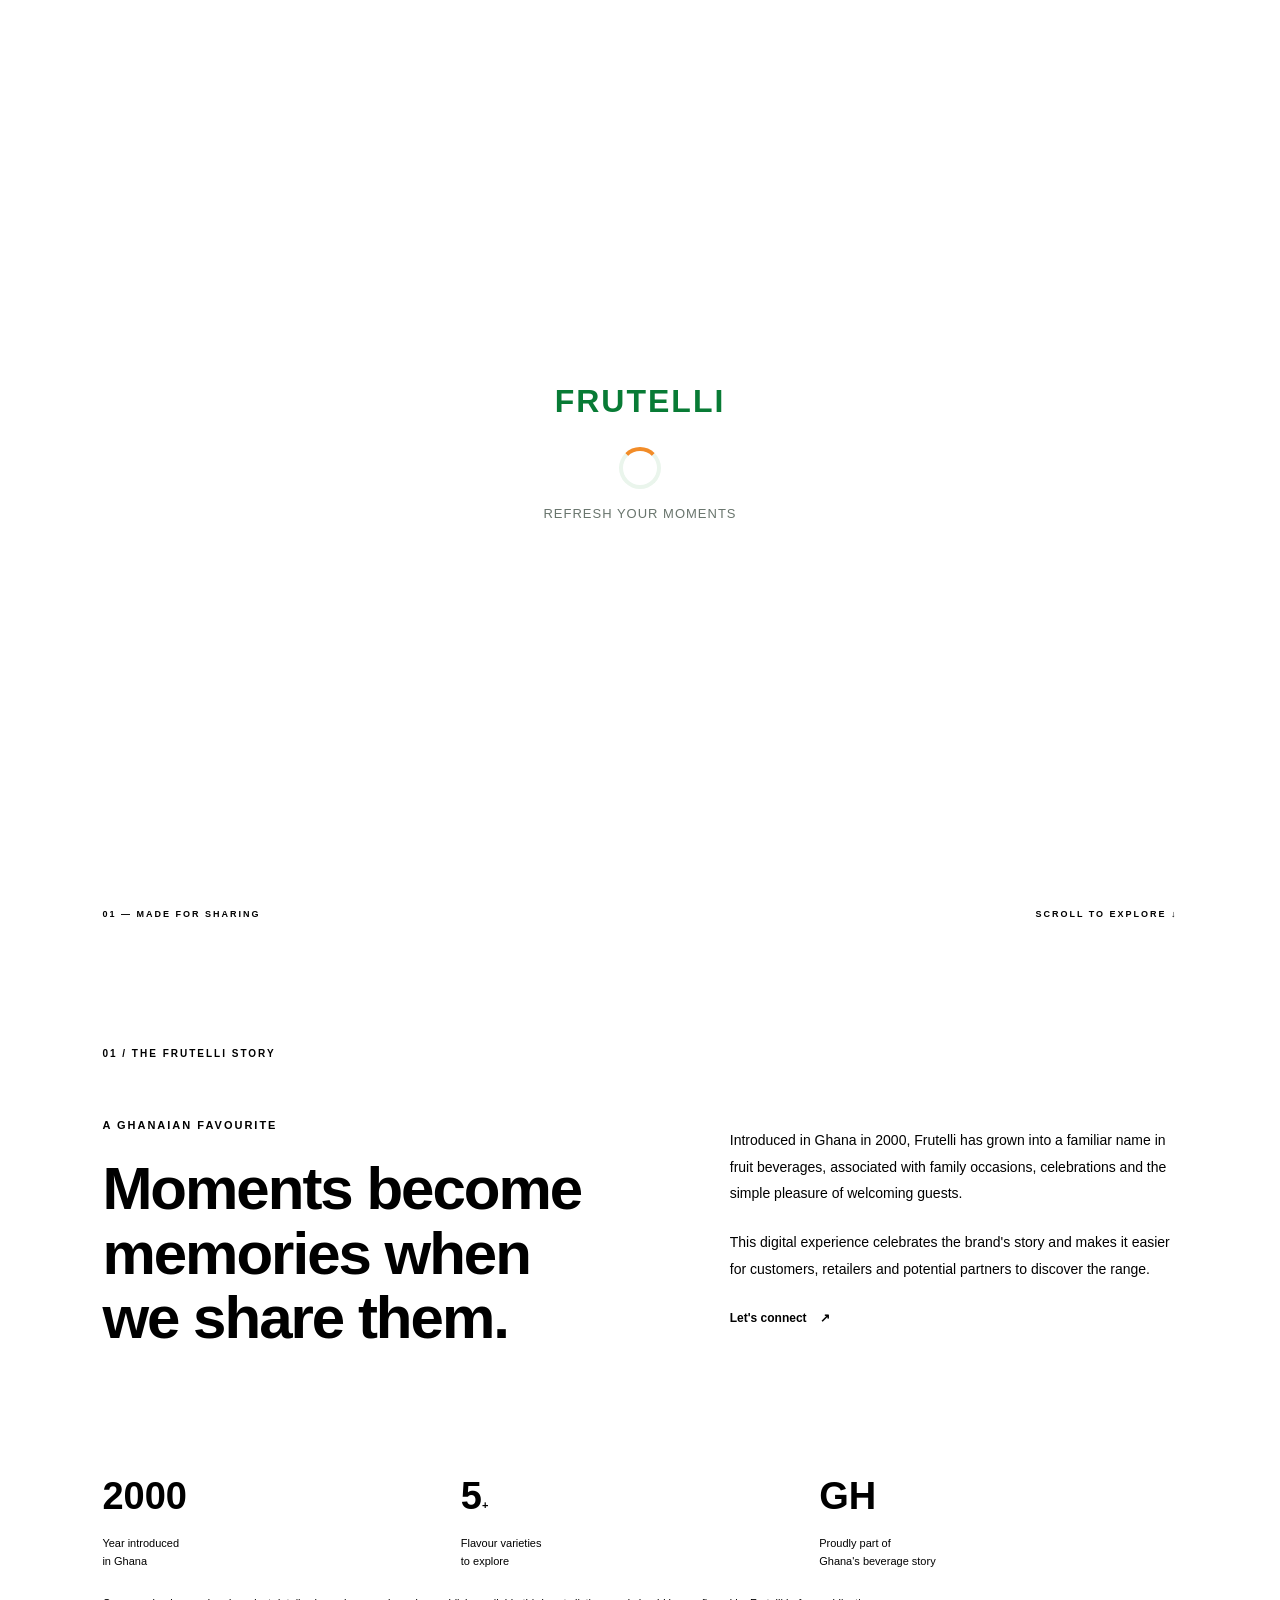
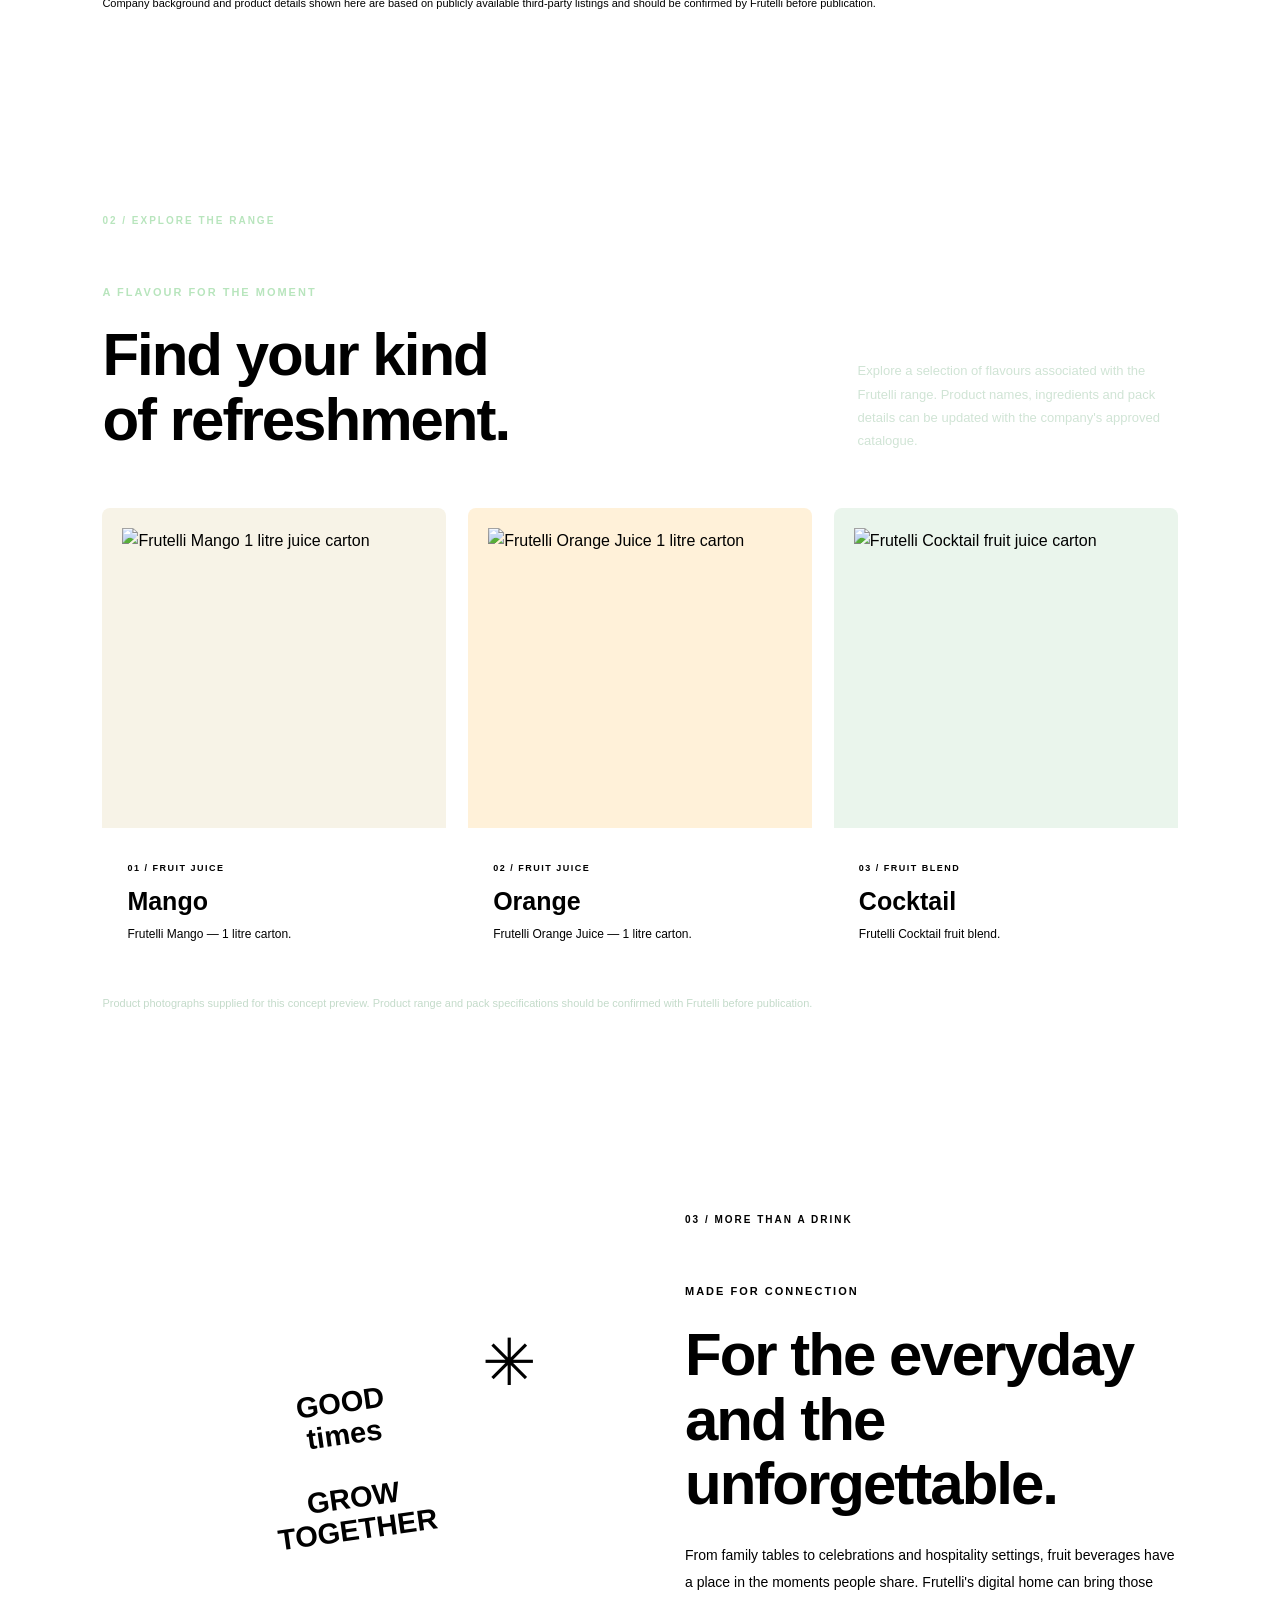
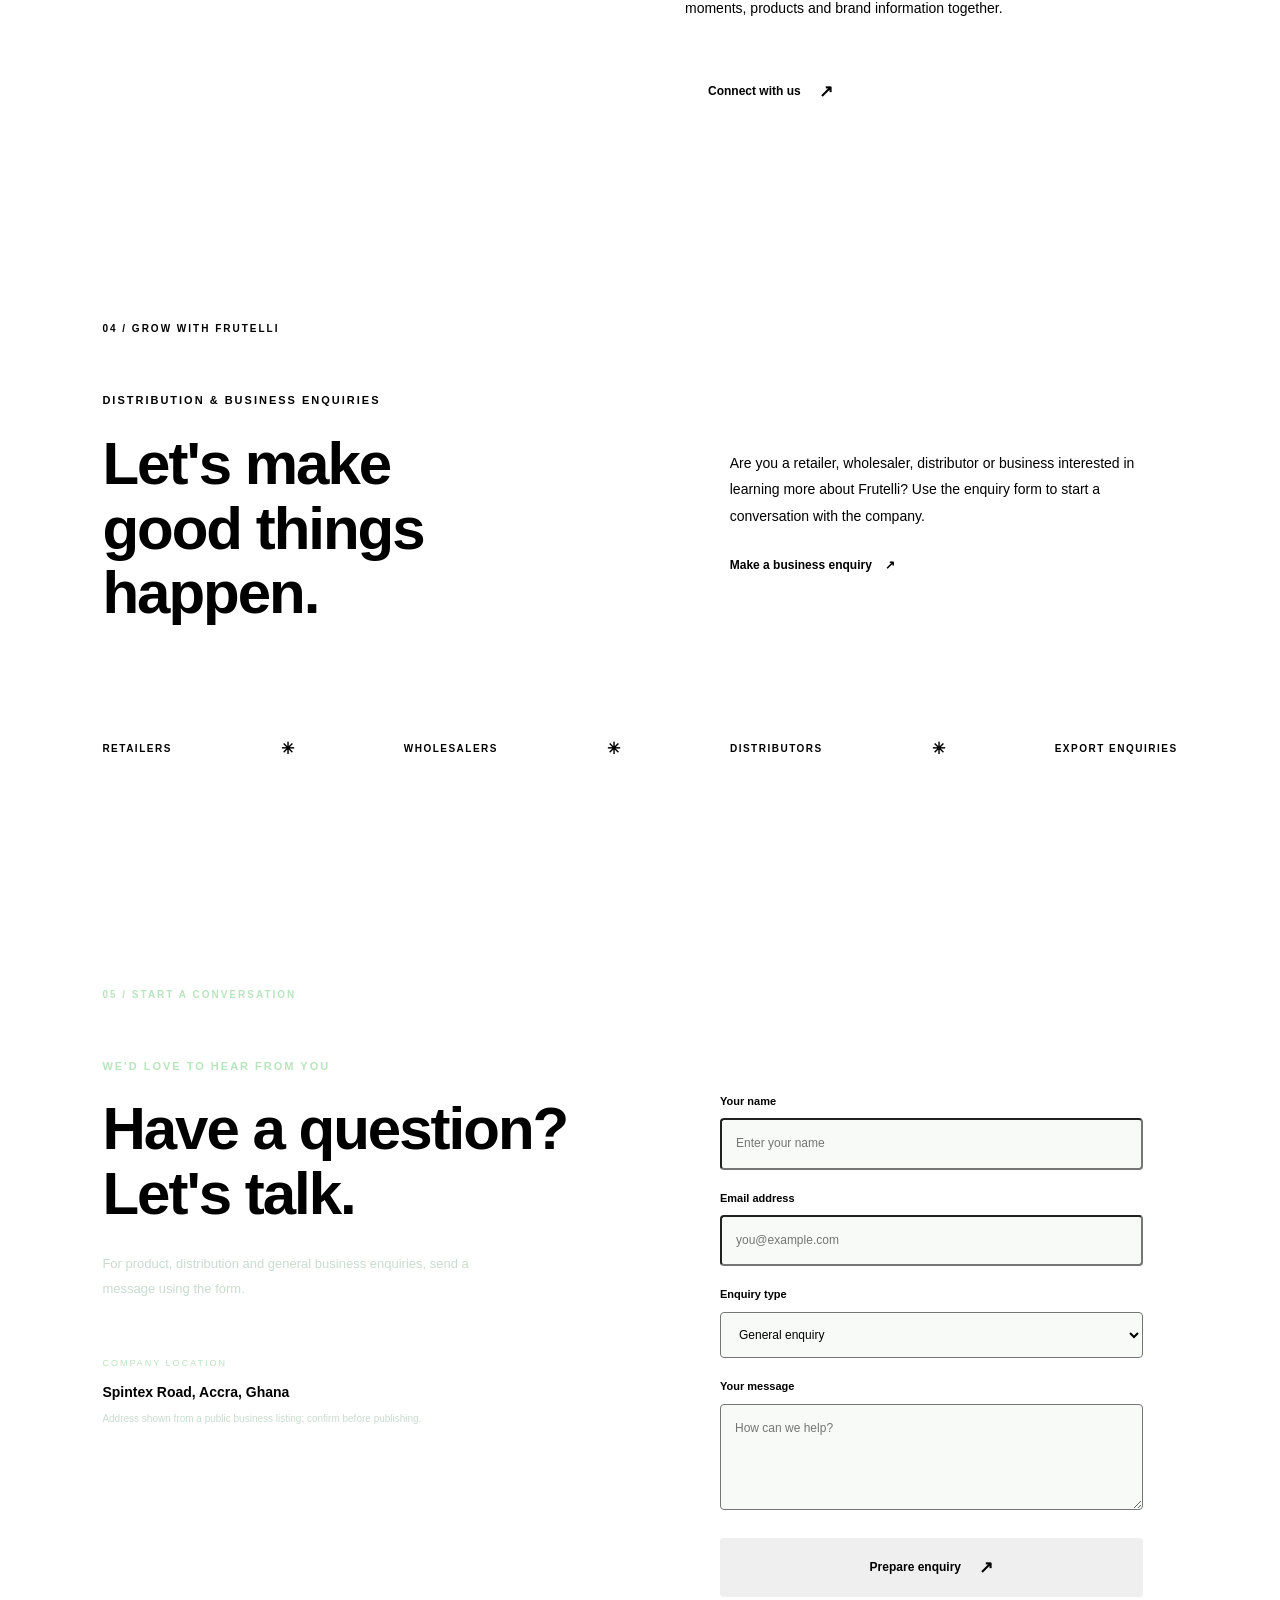
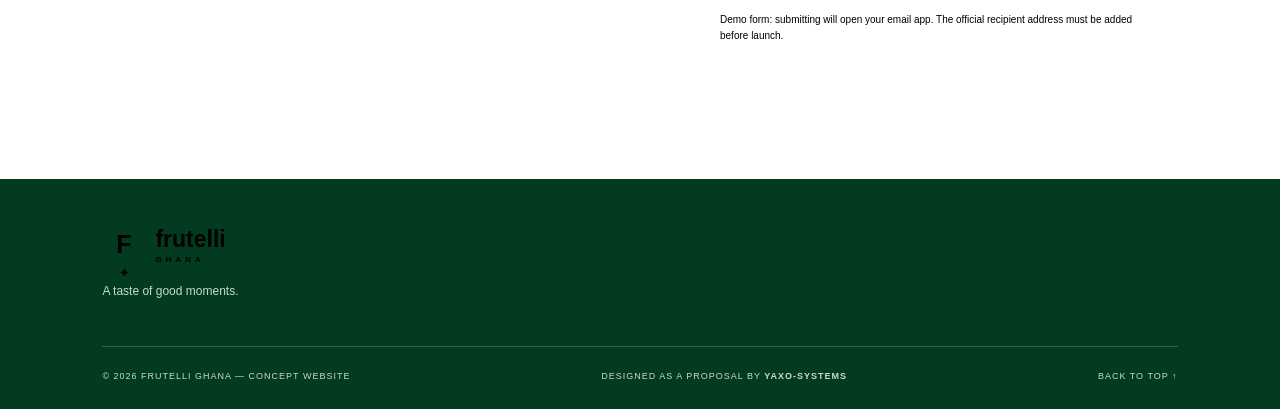
==== commit 9ea6b4d8: "Update index.html" ====
--- a/index.html
+++ b/index.html
@@ -8,6 +8,26 @@
 
   <title>Frutelli Ghana | A Taste of Good Moments</title>
 <link rel="icon" type="image/svg+xml" href="favicon.svg">
+<link rel="manifest" href="site.webmanifest">
+  <meta name="description" content="Discover Frutelli fruit juice and refreshing fruit blends. Explore our products, brand story and partnership opportunities.">
+
+<meta name="keywords" content="Frutelli Ghana, fruit juice, mango juice, orange juice, fruit drinks">
+
+<meta name="author" content="Yaxo-Systems">
+
+<meta name="robots" content="index, follow">
+
+<meta name="theme-color" content="#087b35">
+
+<meta property="og:type" content="website">
+<meta property="og:title" content="Frutelli Ghana | Refresh Your Moments">
+<meta property="og:description" content="Discover refreshing fruit juice products from Frutelli Ghana.">
+<meta property="og:image" content="assets/frutelli-mango.jpeg">
+
+<meta name="twitter:card" content="summary_large_image">
+<meta name="twitter:title" content="Frutelli Ghana">
+<meta name="twitter:description" content="Discover refreshing fruit juice products from Frutelli Ghana.">
+<meta name="twitter:image" content="assets/frutelli-mango.jpeg"> 
   <link rel="preconnect" href="https://fonts.googleapis.com">
   <link rel="preconnect" href="https://fonts.gstatic.com" crossorigin>
 
@@ -18,7 +38,14 @@
 </head>
 
 <body>
-
+<!-- PAGE LOADER -->
+<div id="page-loader">
+    <div class="loader-logo">FRUTELLI</div>
+
+    <div class="loader-spinner"></div>
+
+    <p class="loader-text">REFRESH YOUR MOMENTS</p>
+</div>
 <div class="announcement">
   A refreshing taste for everyday moments
   <span>✦</span>
--- a/style.css
+++ b/style.css
@@ -1207,3 +1207,50 @@
 }
 
 }
+/* PAGE LOADER */
+#page-loader {
+    position: fixed;
+    inset: 0;
+    background: #ffffff;
+    display: flex;
+    flex-direction: column;
+    justify-content: center;
+    align-items: center;
+    z-index: 99999;
+    transition: opacity 0.5s ease, visibility 0.5s ease;
+}
+
+#page-loader.hide {
+    opacity: 0;
+    visibility: hidden;
+}
+
+.loader-logo {
+    font-size: 32px;
+    font-weight: 800;
+    color: #087b35;
+    letter-spacing: 2px;
+}
+
+.loader-spinner {
+    width: 42px;
+    height: 42px;
+    border: 4px solid #eaf5ec;
+    border-top: 4px solid #f28c28;
+    border-radius: 50%;
+    animation: loader-spin 0.8s linear infinite;
+    margin-top: 20px;
+}
+
+.loader-text {
+    margin-top: 15px;
+    color: #69756d;
+    font-size: 13px;
+    letter-spacing: 1px;
+}
+
+@keyframes loader-spin {
+    to {
+        transform: rotate(360deg);
+    }
+}
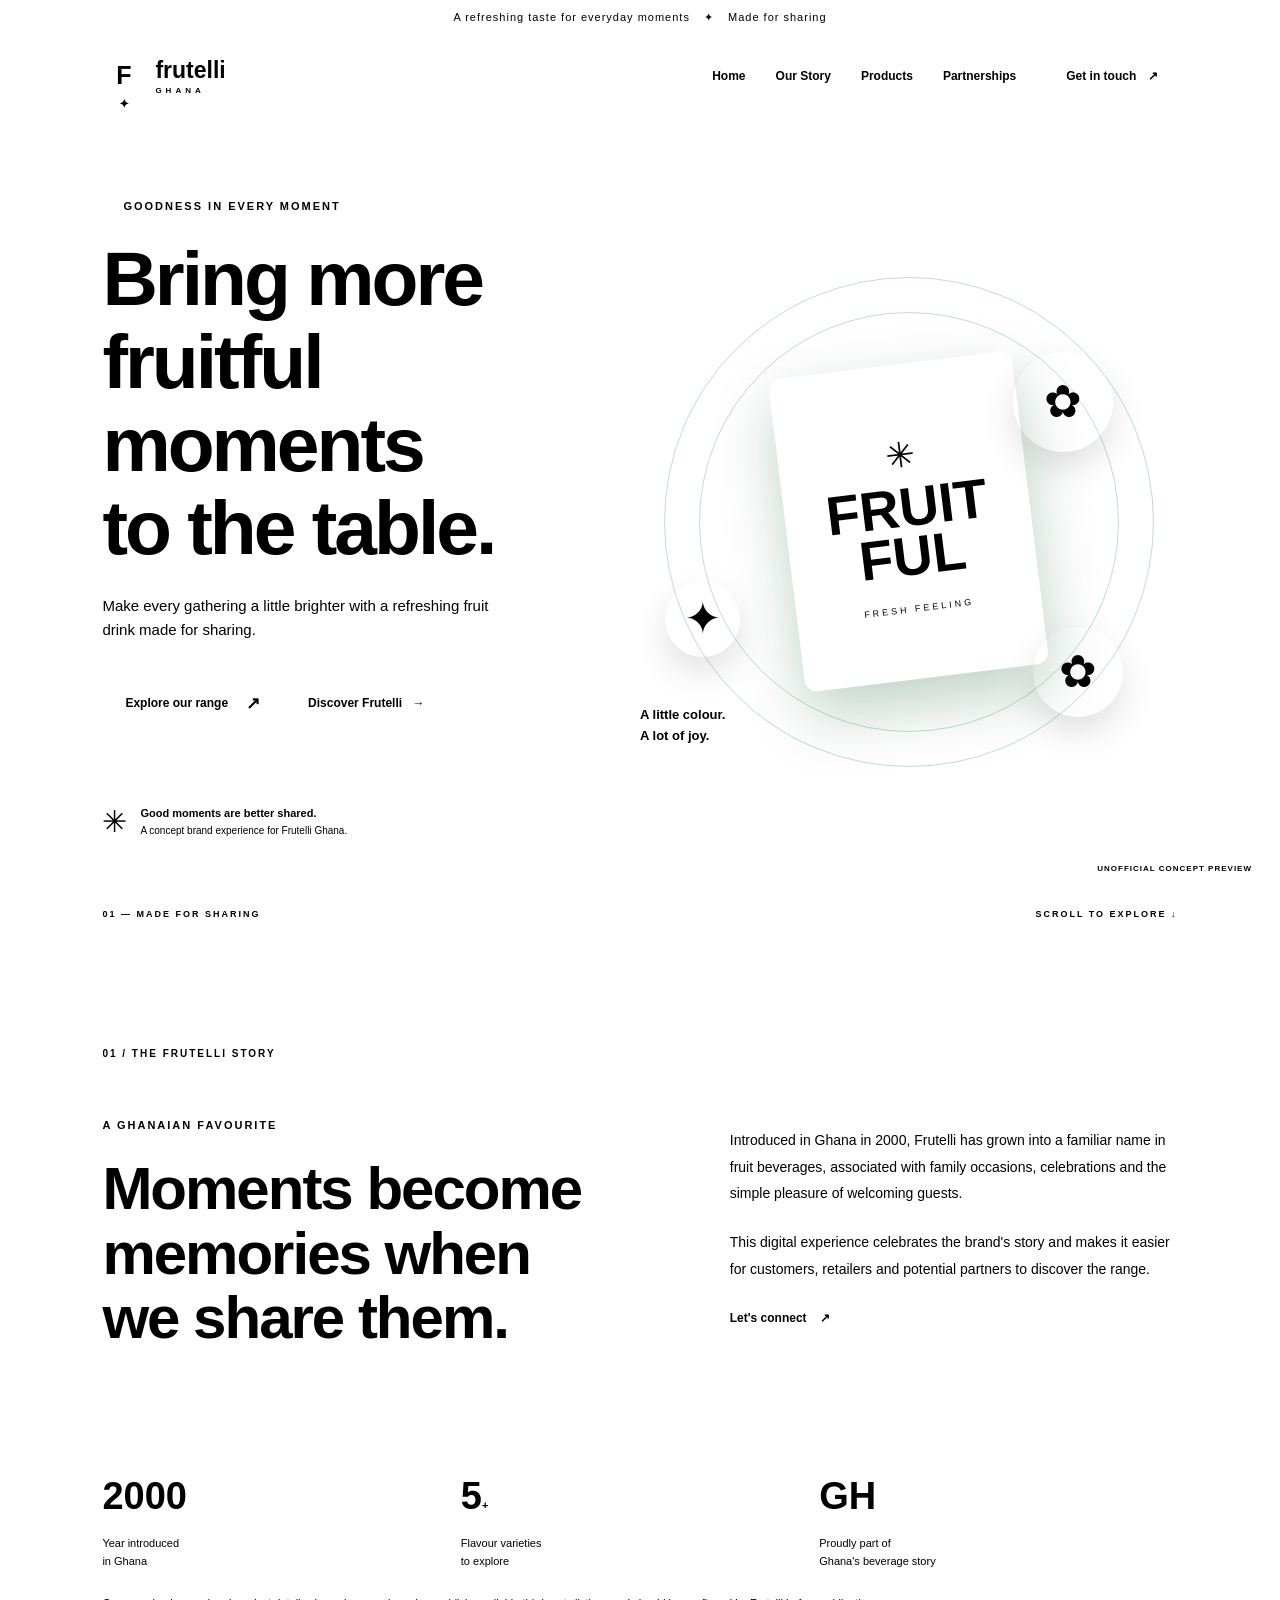
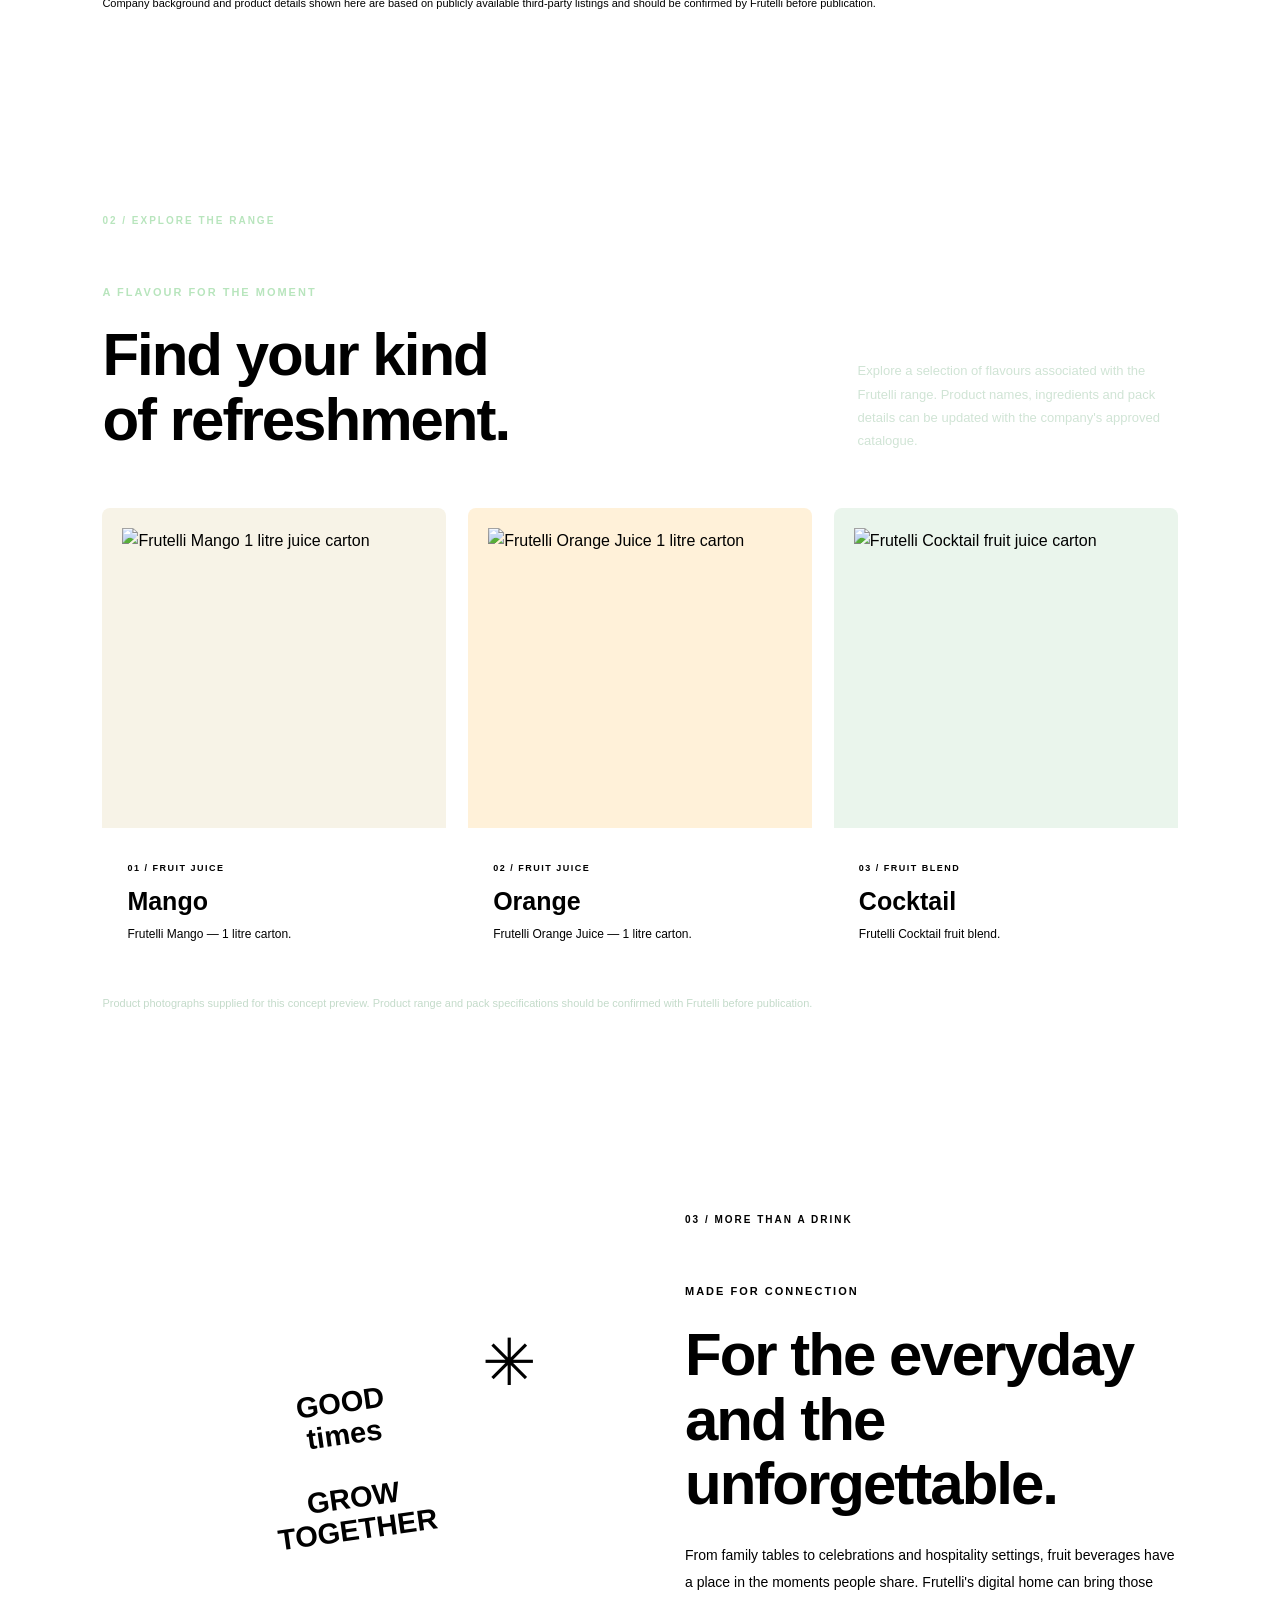
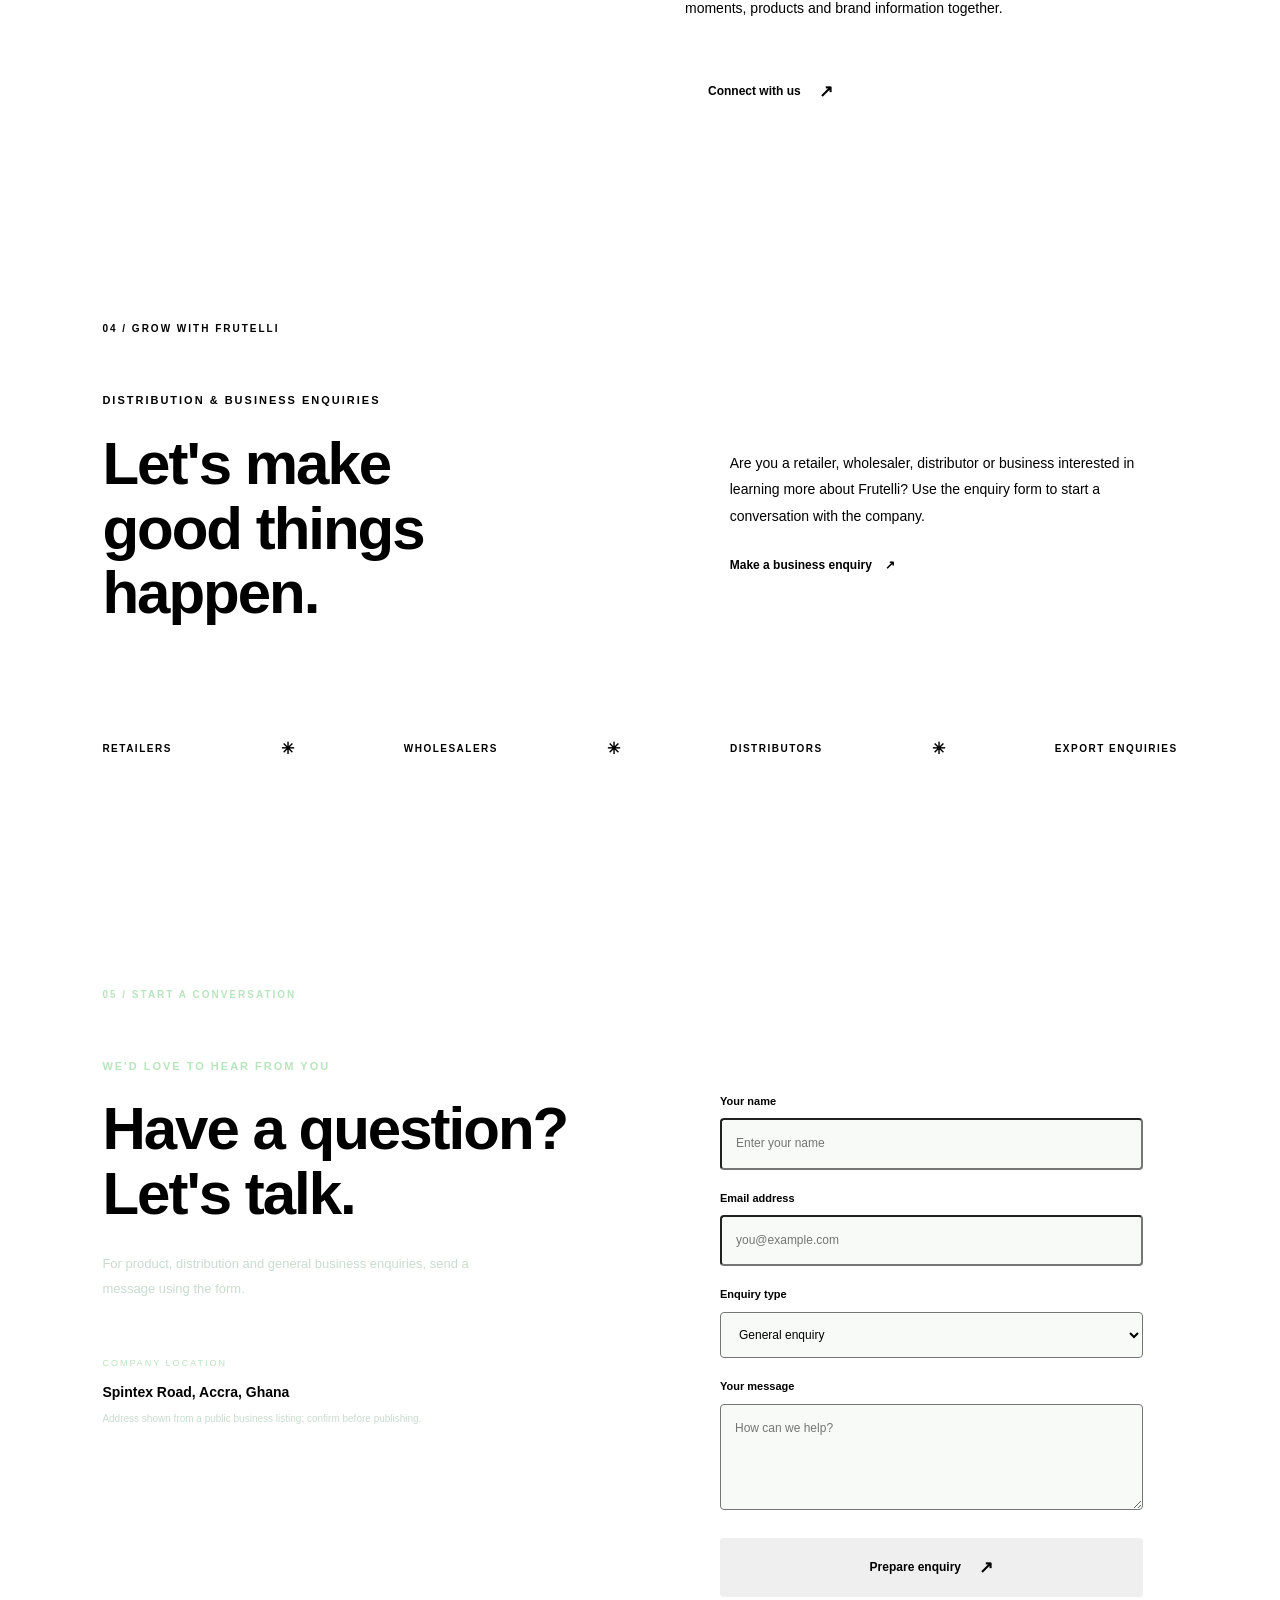
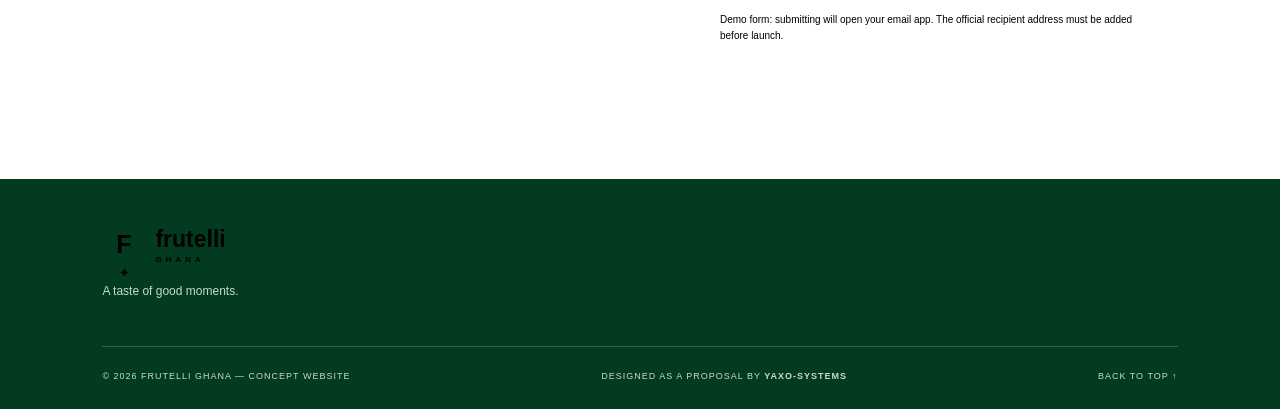
==== commit 25e117ca: "Add 32x32 PNG favicon link to index.html Added a new favicon link for a 32x32 PNG icon." ====
--- a/index.html
+++ b/index.html
@@ -8,6 +8,8 @@
 
   <title>Frutelli Ghana | A Taste of Good Moments</title>
 <link rel="icon" type="image/svg+xml" href="favicon.svg">
+  <link rel="icon" type="image/svg+xml" href="favicon.svg">
+<link rel="icon" type="image/png" sizes="32x32" href="favicon-32x32.png">
 <link rel="manifest" href="site.webmanifest">
   <meta name="description" content="Discover Frutelli fruit juice and refreshing fruit blends. Explore our products, brand story and partnership opportunities.">
 
--- a/style.css
+++ b/style.css
@@ -1254,3 +1254,40 @@
         transform: rotate(360deg);
     }
 }
+/* ACCESSIBILITY AND INTERACTION POLISH */
+
+html {
+    scroll-behavior: smooth;
+    scroll-padding-top: 90px;
+}
+
+::selection {
+    background: #087b35;
+    color: #ffffff;
+}
+
+button,
+a {
+    -webkit-tap-highlight-color: transparent;
+}
+
+button:focus-visible,
+a:focus-visible,
+input:focus-visible,
+textarea:focus-visible {
+    outline: 3px solid #f28c28;
+    outline-offset: 4px;
+}
+
+/* REDUCED MOTION ACCESSIBILITY */
+
+@media (prefers-reduced-motion: reduce) {
+    *,
+    *::before,
+    *::after {
+        scroll-behavior: auto !important;
+        animation-duration: 0.01ms !important;
+        animation-iteration-count: 1 !important;
+        transition-duration: 0.01ms !important;
+    }
+}
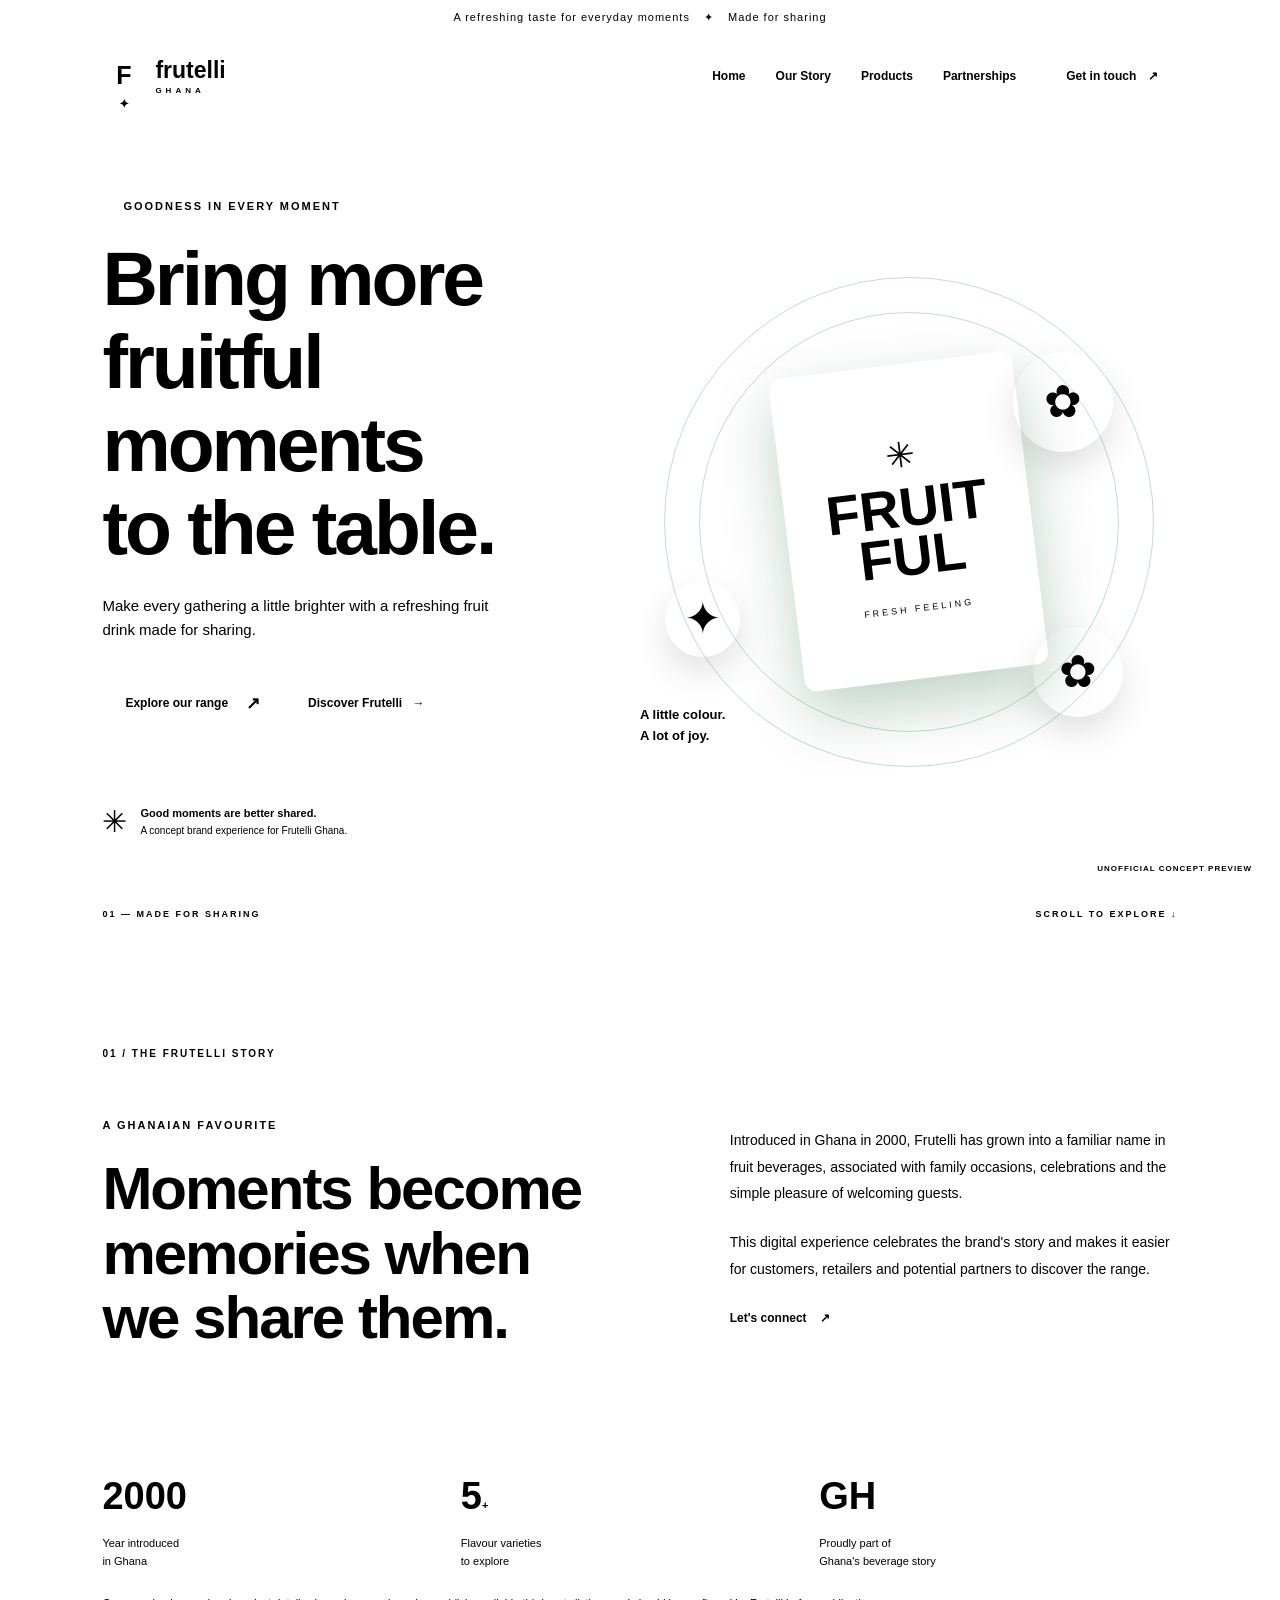
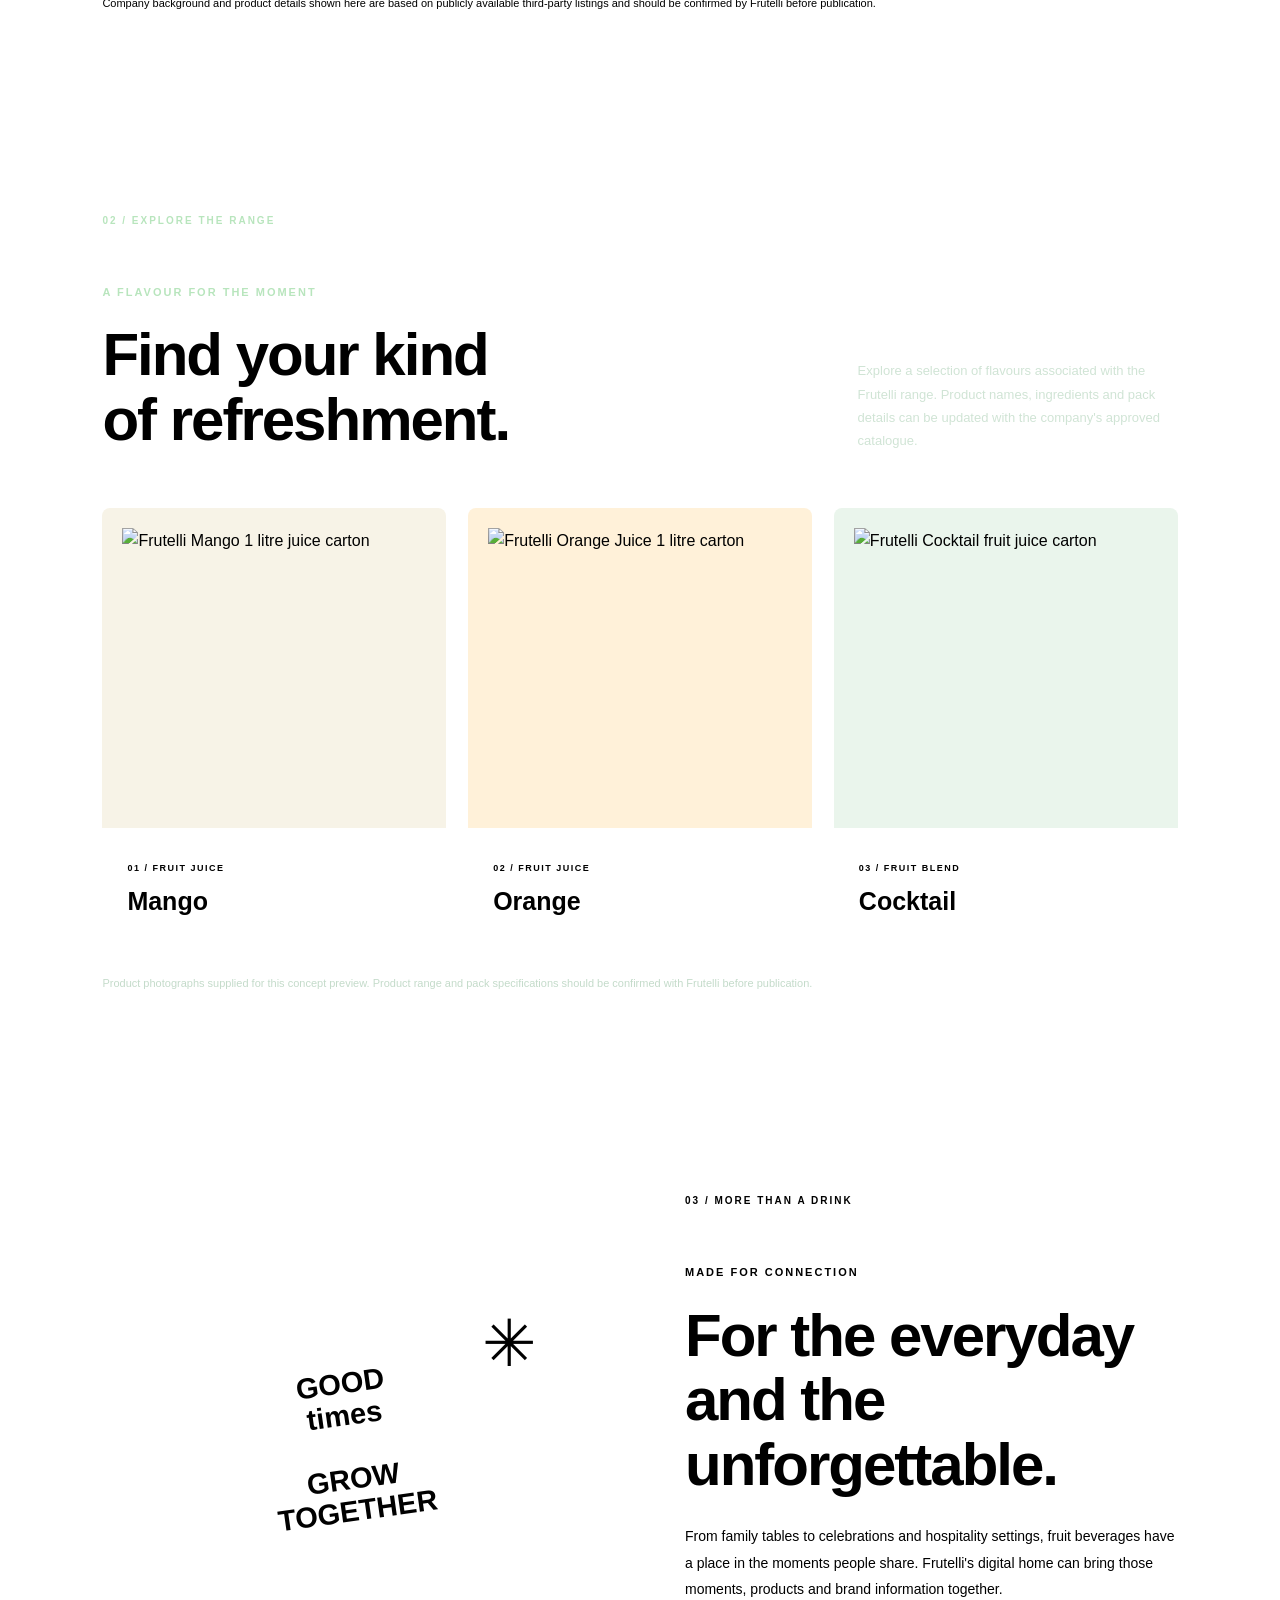
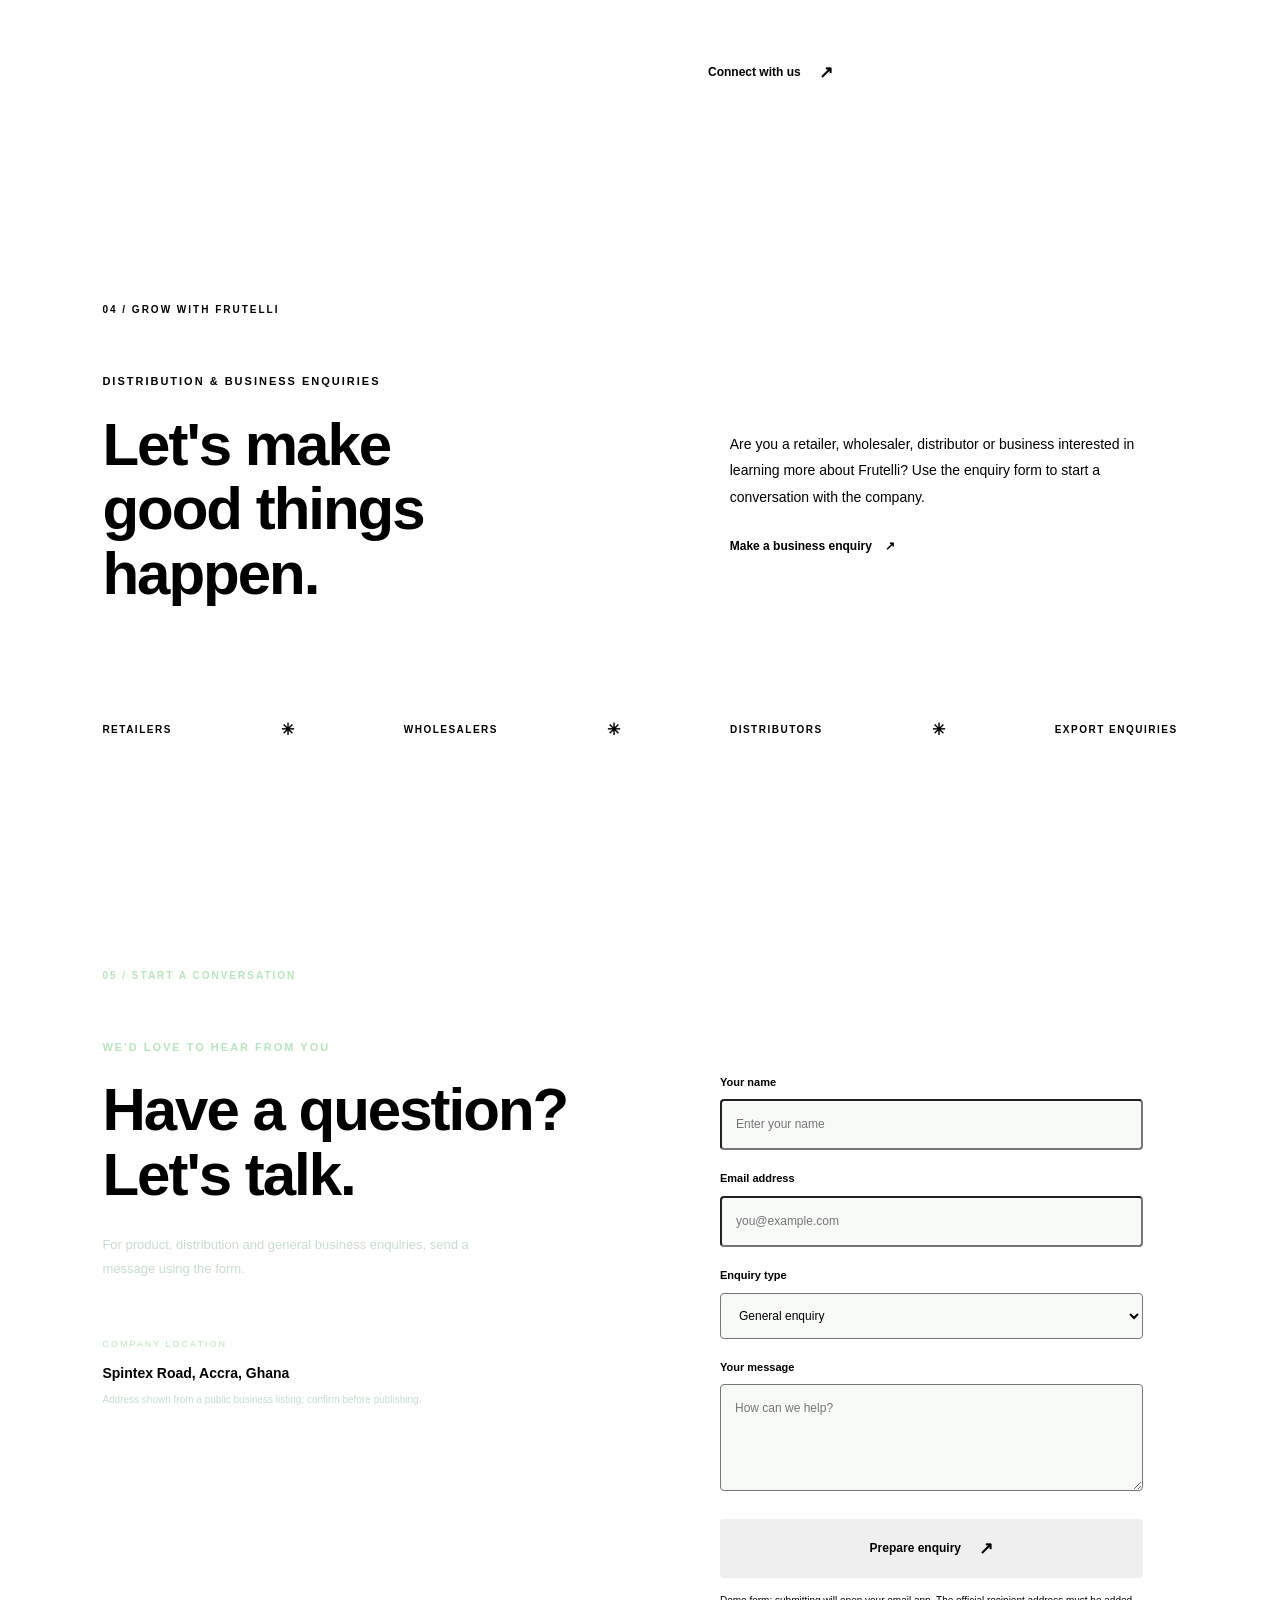
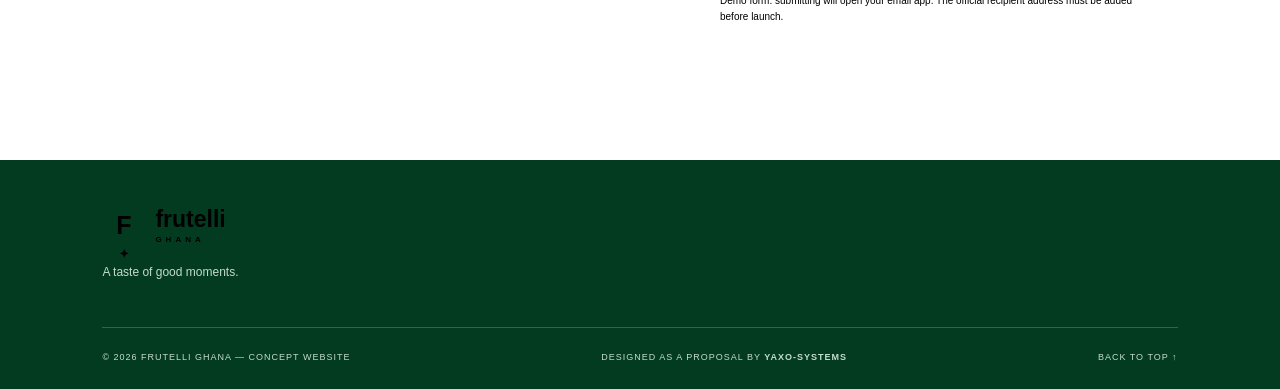
==== commit 8d9923b0: "Update index.html" ====
--- a/index.html
+++ b/index.html
@@ -8,6 +8,7 @@
 
   <title>Frutelli Ghana | A Taste of Good Moments</title>
 <link rel="icon" type="image/svg+xml" href="favicon.svg">
+  <link rel="apple-touch-icon" href="apple-touch-icon.png">
   <link rel="icon" type="image/svg+xml" href="favicon.svg">
 <link rel="icon" type="image/png" sizes="32x32" href="favicon-32x32.png">
 <link rel="manifest" href="site.webmanifest">
@@ -235,7 +236,7 @@
       <div class="product-info">
         <span>01 / FRUIT JUICE</span>
         <h3>Mango</h3>
-        <p>Frutelli Mango — 1 litre carton.</p>
+<link rel="icon" type="image/svg+xml" href="favicon.svg">
       </div>
 
     </article>
@@ -250,7 +251,7 @@
       <div class="product-info">
         <span>02 / FRUIT JUICE</span>
         <h3>Orange</h3>
-        <p>Frutelli Orange Juice — 1 litre carton.</p>
+      <link rel="apple-touch-icon" href="apple-touch-icon.png">  
       </div>
 
     </article>
@@ -265,7 +266,7 @@
       <div class="product-info">
         <span>03 / FRUIT BLEND</span>
         <h3>Cocktail</h3>
-        <p>Frutelli Cocktail fruit blend.</p>
+       <link rel="icon" type="image/svg+xml" href="favicon.svg"> 
       </div>
 
     </article>
